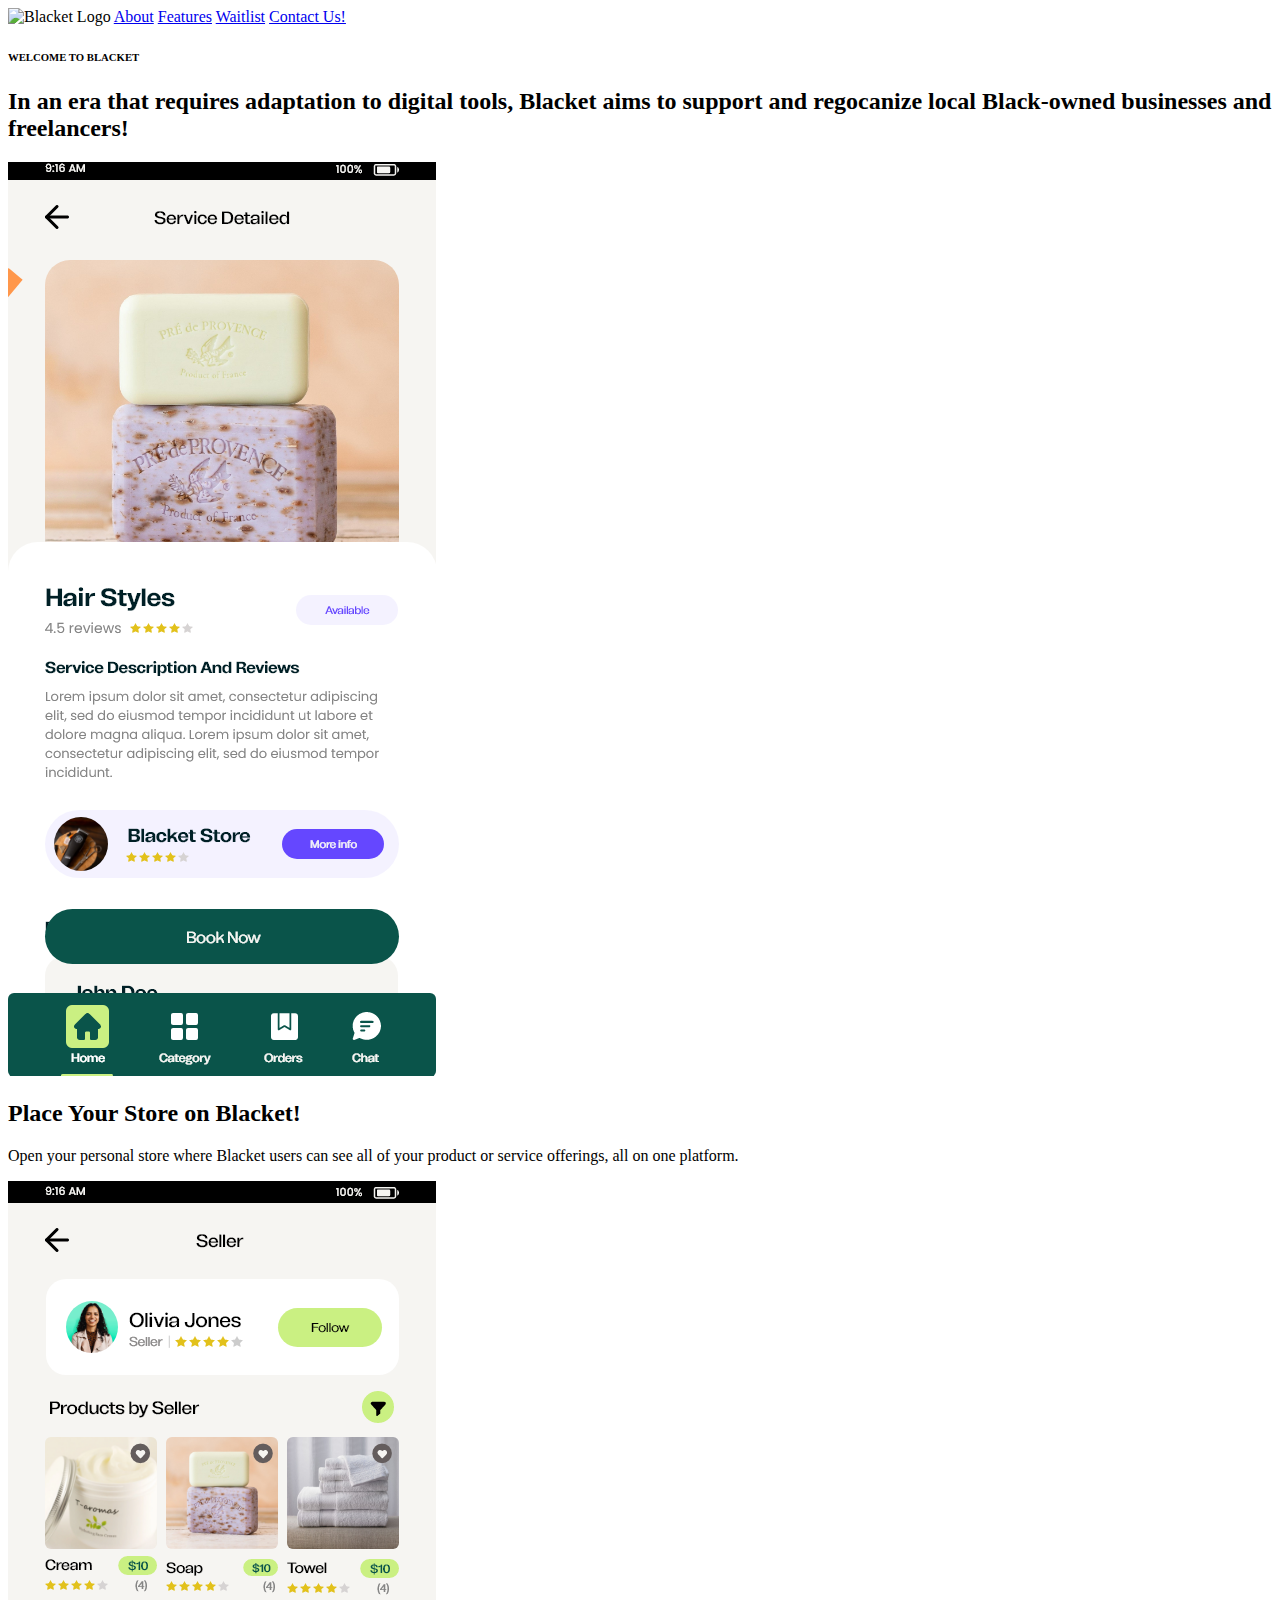
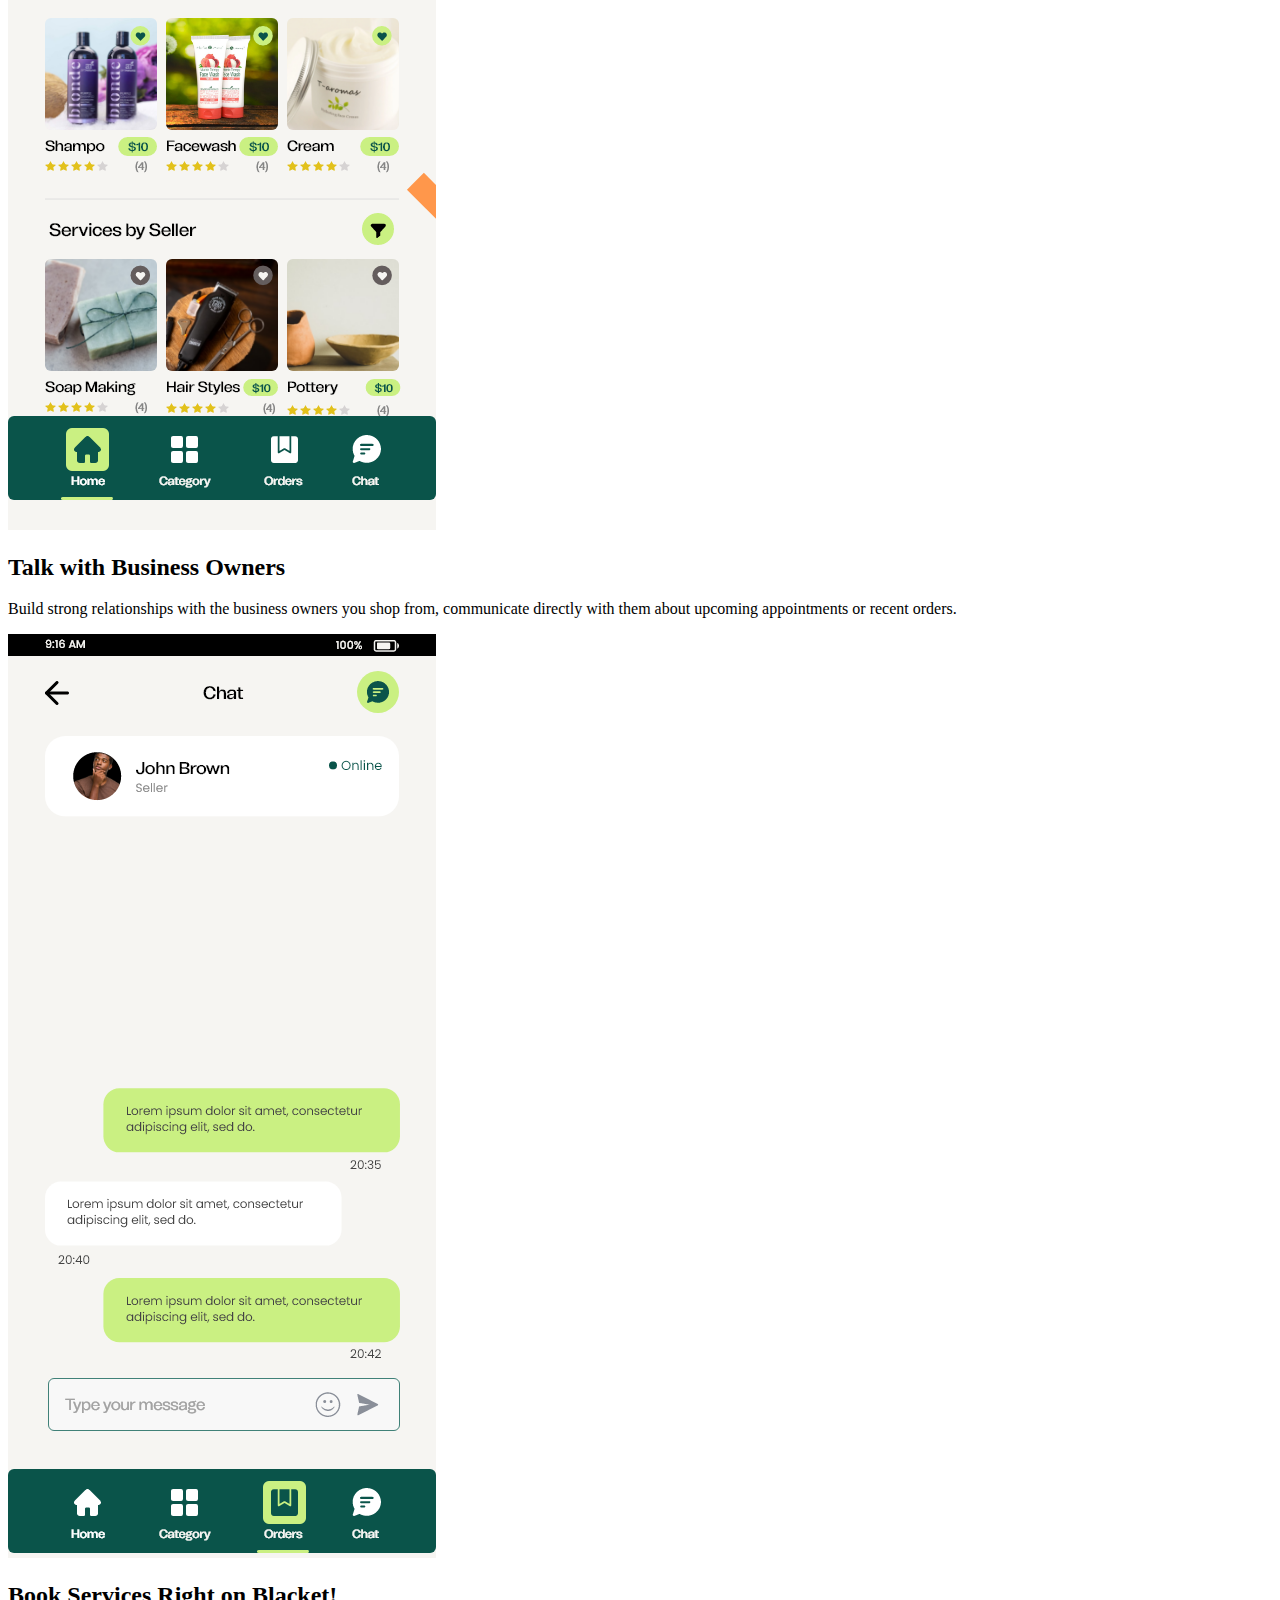
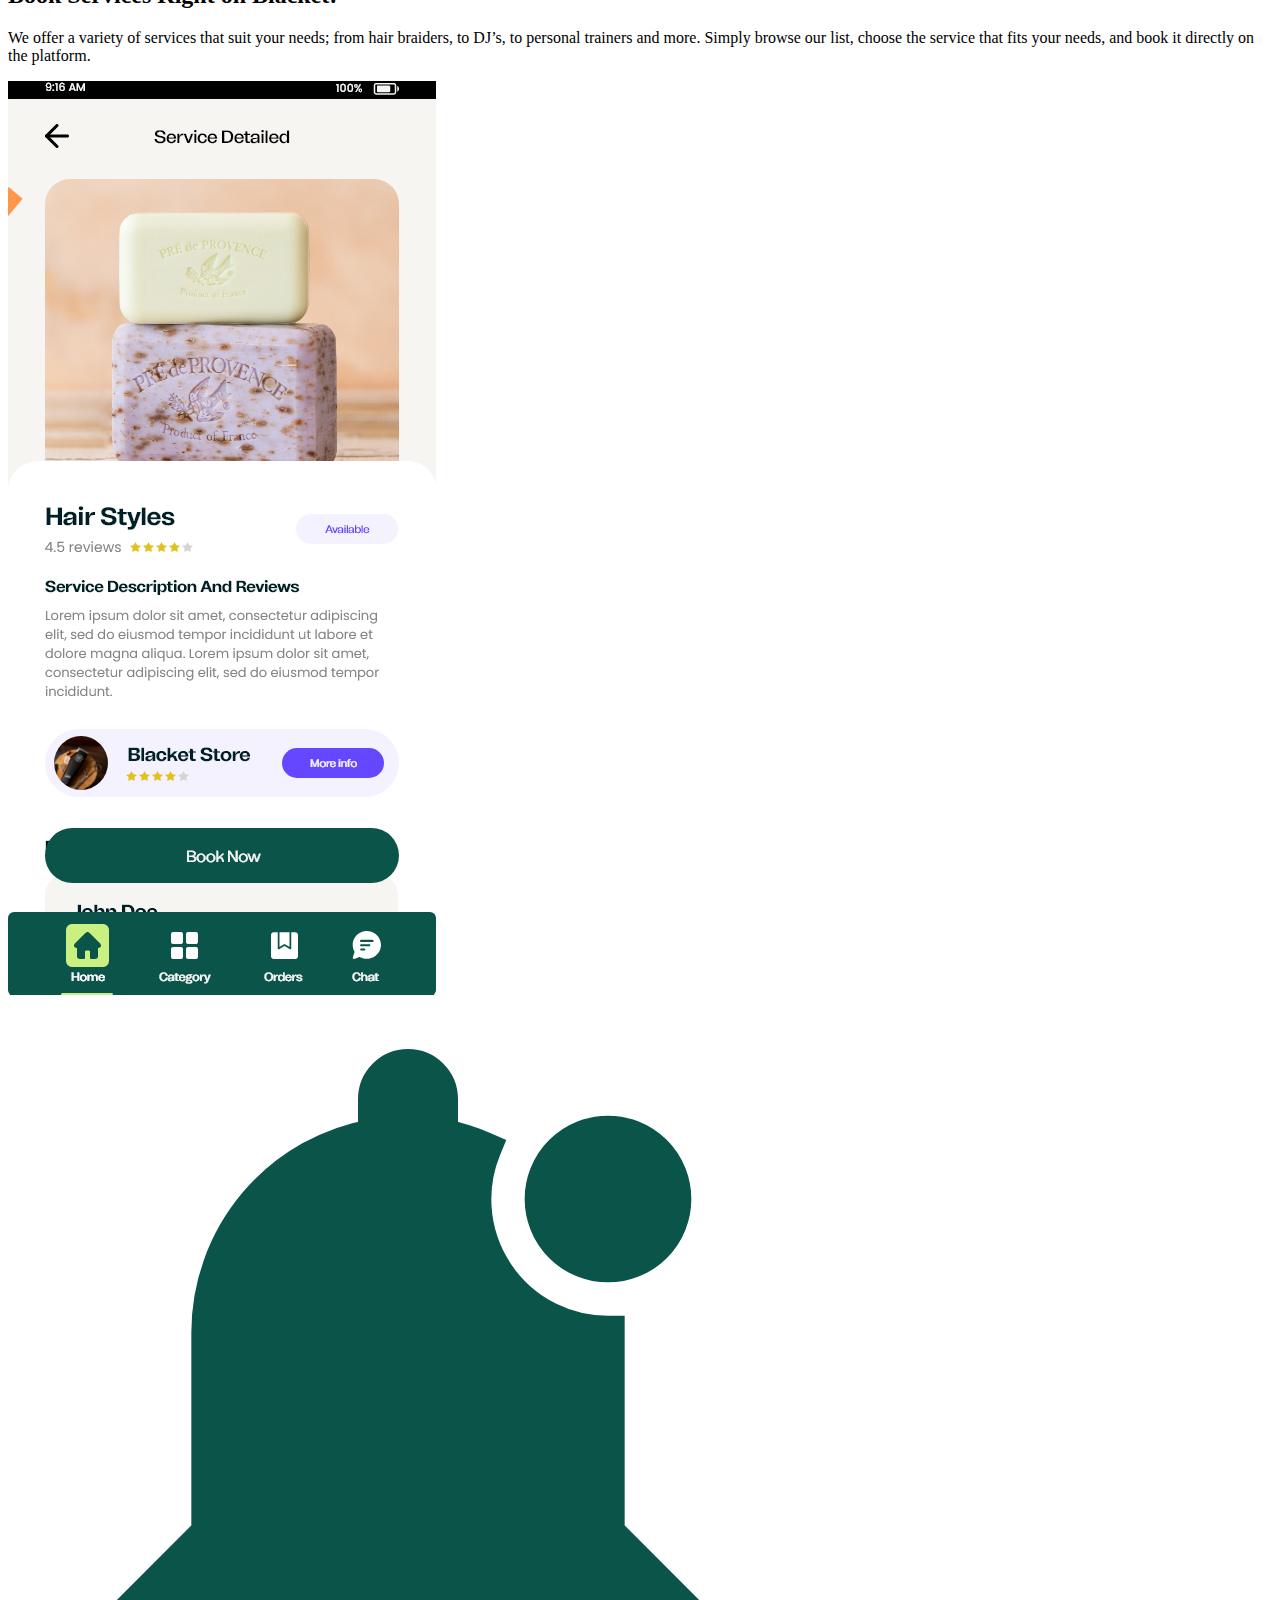
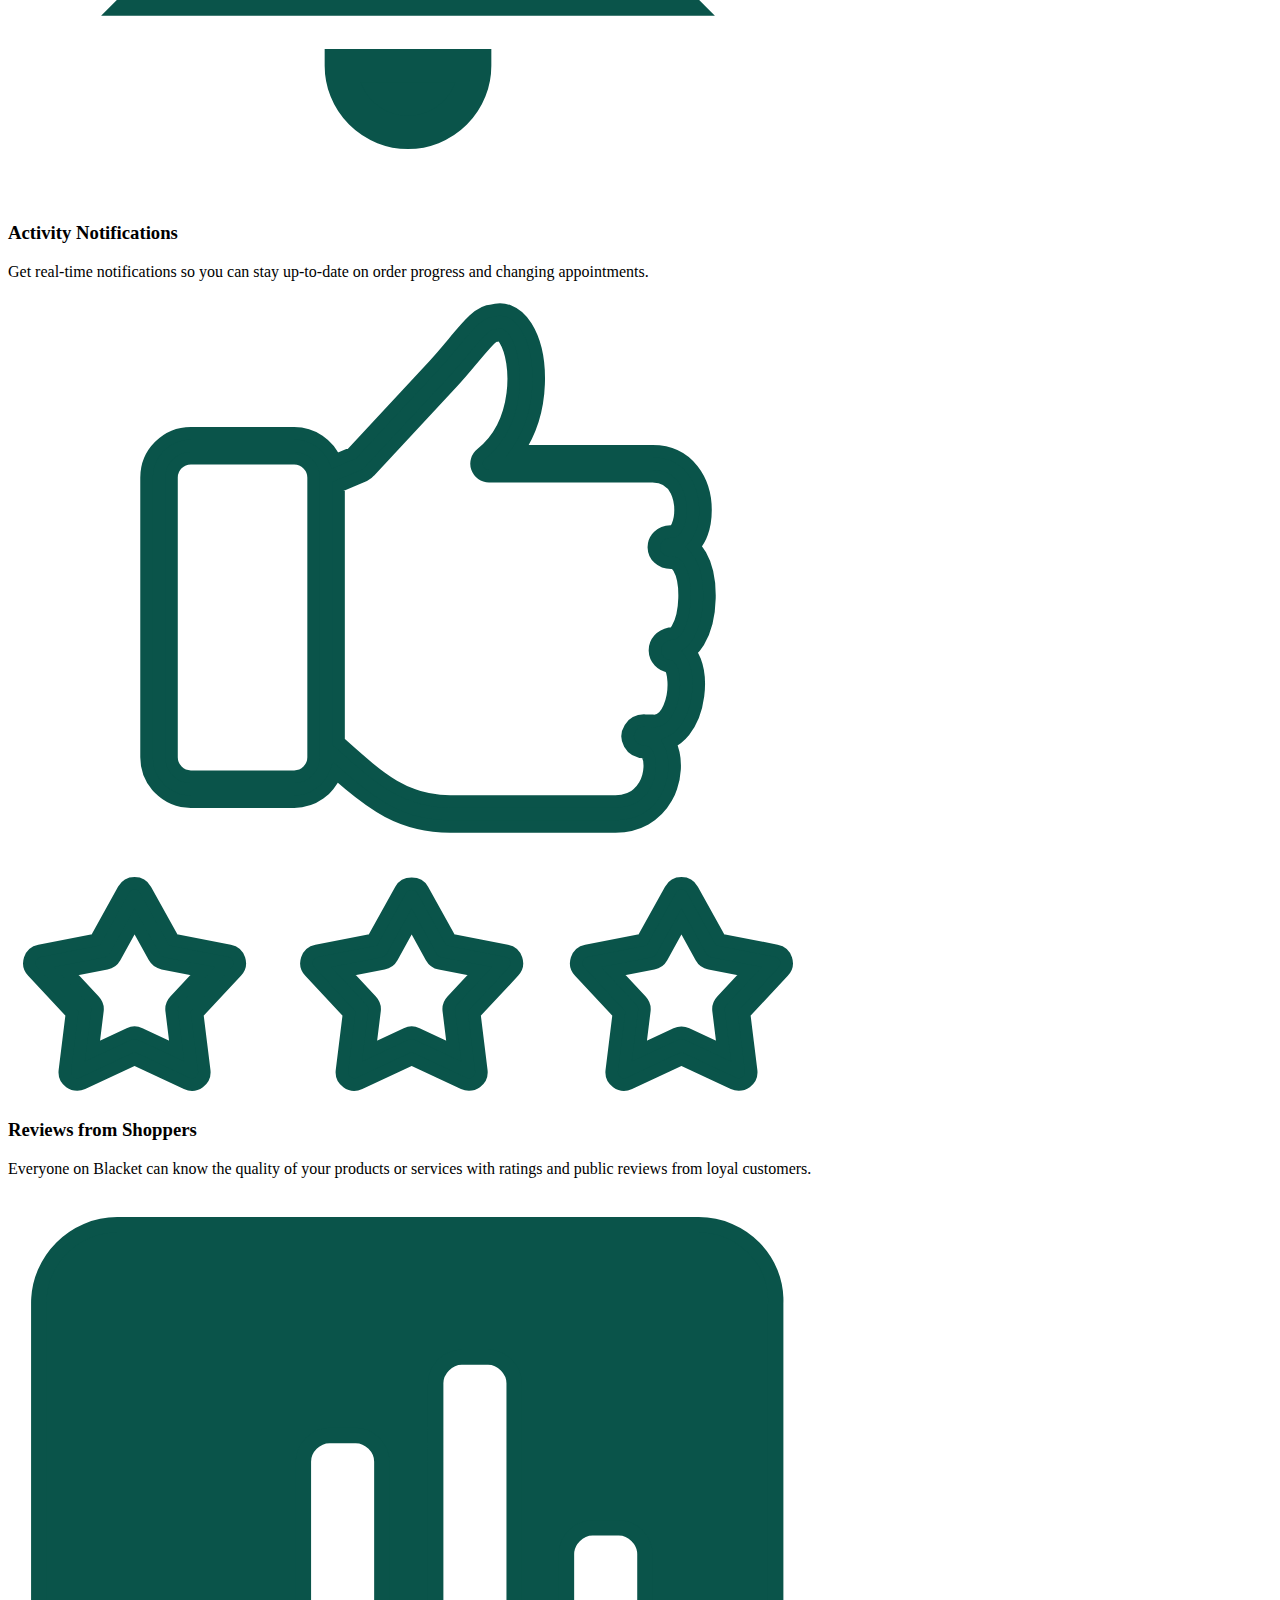
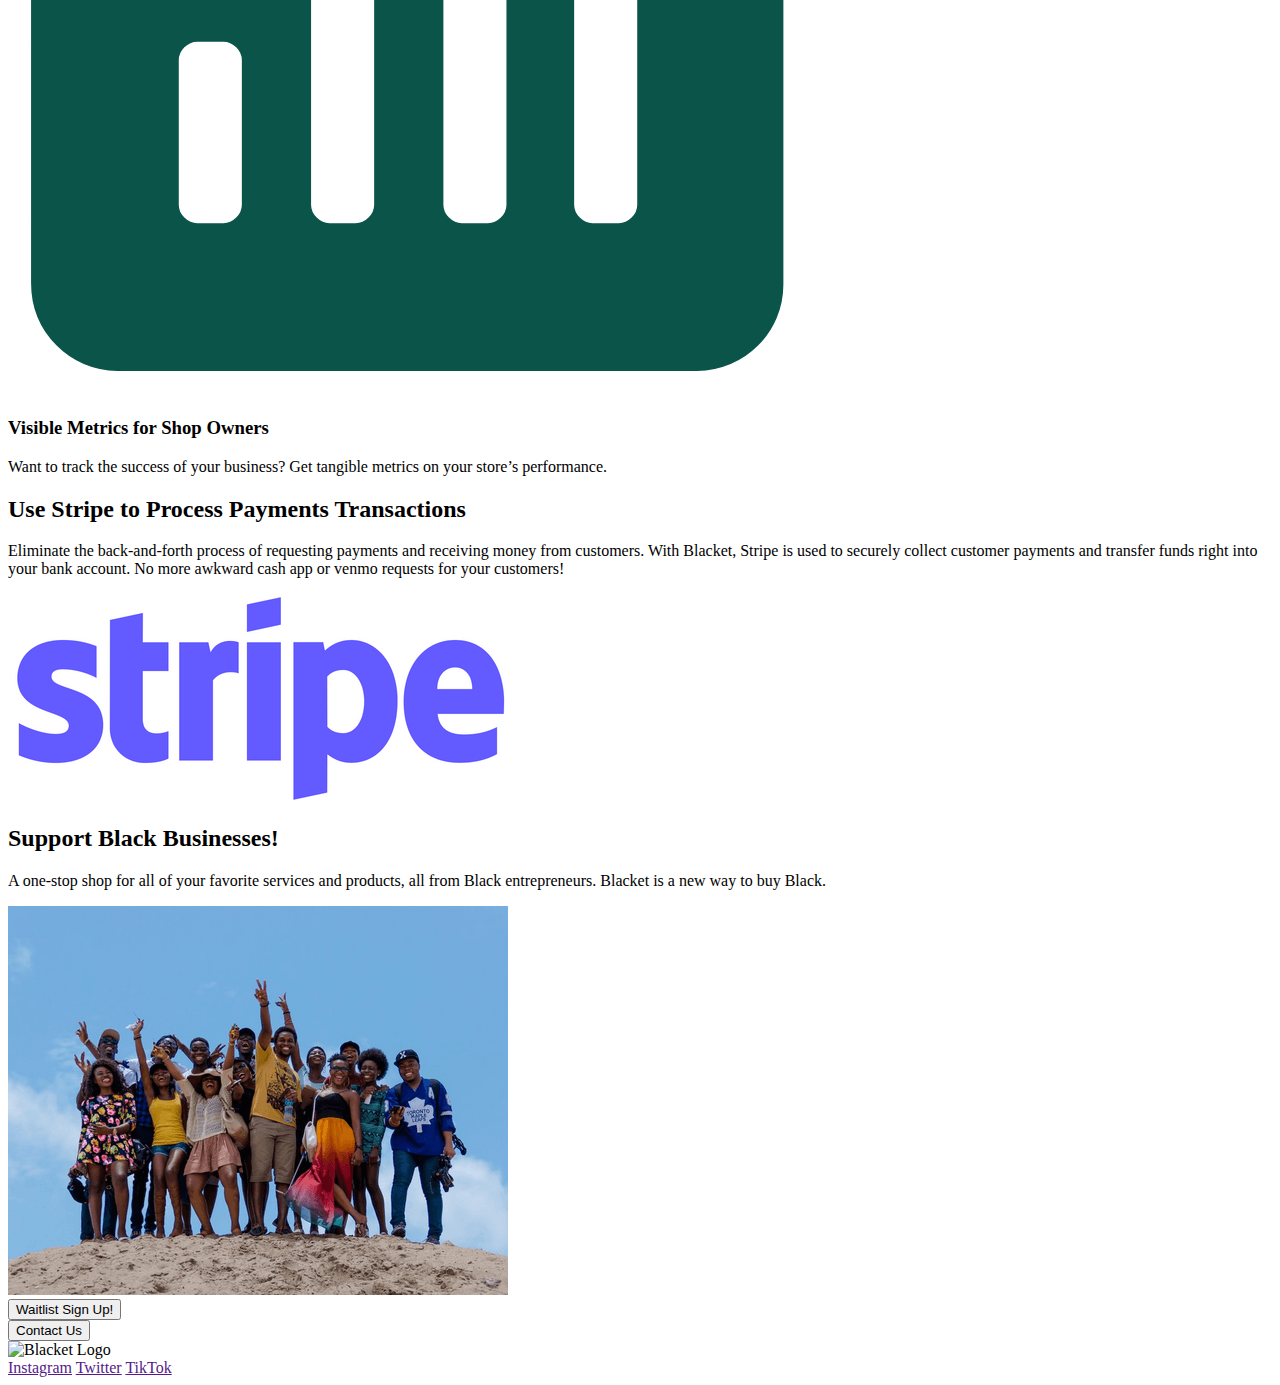
==== index.html @ 9d5590a1 "HTML is mostly done. Next is CSS" ====
<!DOCTYPE html>
<html lang="en-US">
    <head>
        <meta charset="utf-8" />
		<meta name="author" content="JTC" />
		<meta name="description" content="Landning page for Blacket, SEO blah blah blah"/>
		<title>Welcome to Blacket</title>
		<link rel="icon" href="images/smol-logo.png" type="image/x-icon" />
		<link rel="stylesheet" href="yeet.css" />
    </head>
    <body>
        <nav>
			<img id="top-logo" src="images/main-logo.svg" alt="Blacket Logo">
			<a href="#about">About</a>
			<a href="#features">Features</a>
			<a href="#waitlist">Waitlist</a>
			<a href="#contact">Contact Us!</a>
        </nav>
        <main>
			
			<div id="about">
				<h6>WELCOME TO BLACKET</h6>
				<h2>In an era that requires adaptation to digital tools, Blacket aims to support and regocanize local Black-owned businesses and freelancers!</h2>
				<img id="about-img" src="images/serv-det.png" alt="In-app depiction of a service's details">
			</div>
			<div id="features">
				<section id="sec-your-store">
					<h2>Place Your Store on Blacket!</h2>
					<p>Open your personal store where Blacket users can see all of your product or service offerings, all on one platform.</p>
					<img id="store-img" src="images/sel-pag.png" alt="In-app depiction of a shop page">
				</section>
				<section id="sec-talk-owners">
					<h2>Talk with Business Owners</h2>
					<p>Build strong relationships with the business owners you shop from, communicate directly with them about upcoming appointments or recent orders.</p>
					<img id="chat-img" src="images/own-chat.png" alt="In-app depiction of chat with a shop owner">
				</section>
				<section id="sec-book-serv">
					<h2>Book Services Right on Blacket!</h2>
					<p>We offer a variety of services that suit your needs; from hair braiders, to DJ’s, to personal trainers and more. Simply browse our list, choose the service that fits your needs, and book it directly on the platform.</p>
					<img id="serv-img" src="images/serv-det.png" alt="In-app depiction of a service's details">
				</section>
				<section id="sec-short-feat">
					<img id="ft-1-img" src="images/notif-bell-1.svg" alt="Notification bell icon">
					<h3>Activity Notifications</h3>
					<p>Get real-time notifications so you can stay up-to-date on order progress and changing appointments.</p>
					<img id="ft-2-img" src="images/rev-thumb.svg" alt="Thumbs-up review icon">
					<h3>Reviews from Shoppers</h3>
					<p>Everyone on Blacket can know the quality of your products or services with ratings and public reviews from loyal customers.</p>
					<img id="ft-3-img" src="images/green-graph.svg" alt="Normal graph icon">
					<h3>Visible Metrics for Shop Owners</h3>
					<p>Want to track the success of your business? Get tangible metrics on your store’s performance.</p>
				</section>
				<section id="sec-stripe-pay">
					<h2>Use Stripe to Process Payments Transactions</h2>
					<p>Eliminate the back-and-forth process of requesting payments and receiving money from customers. With Blacket, Stripe is used to securely collect customer payments and transfer funds right into your bank account. No more awkward cash app or venmo requests for your customers!</p>
					<img id="stripe-img" src="images/stripe.png" alt="Stripe &trademark logo">
				</section>
				<section id="sec-supp-bb">
					<h2>Support Black Businesses!</h2>
					<p>A one-stop shop for all of your favorite services and products, all from Black entrepreneurs. Blacket is a new way to buy Black.</p>
					<img id="blk-peeps-img" src="images/happy-peeps.png" alt="Group of Black people smiling over a drop-off">
				</section>
			</div>
			<div id="waitlist">
				<button type="button">Waitlist Sign Up!</button>
			</div>
			<div id="contact">
				<button type="button">Contact Us</button>
			</div>
        </main>
        <footer>
			<img id="bot-logo" src="images/smol-logo.png" alt="Blacket Logo"><br />
			<a href="">Instagram</a> <a href="">Twitter</a> <a href="">TikTok</a>
        </footer>
    </body>
</html>
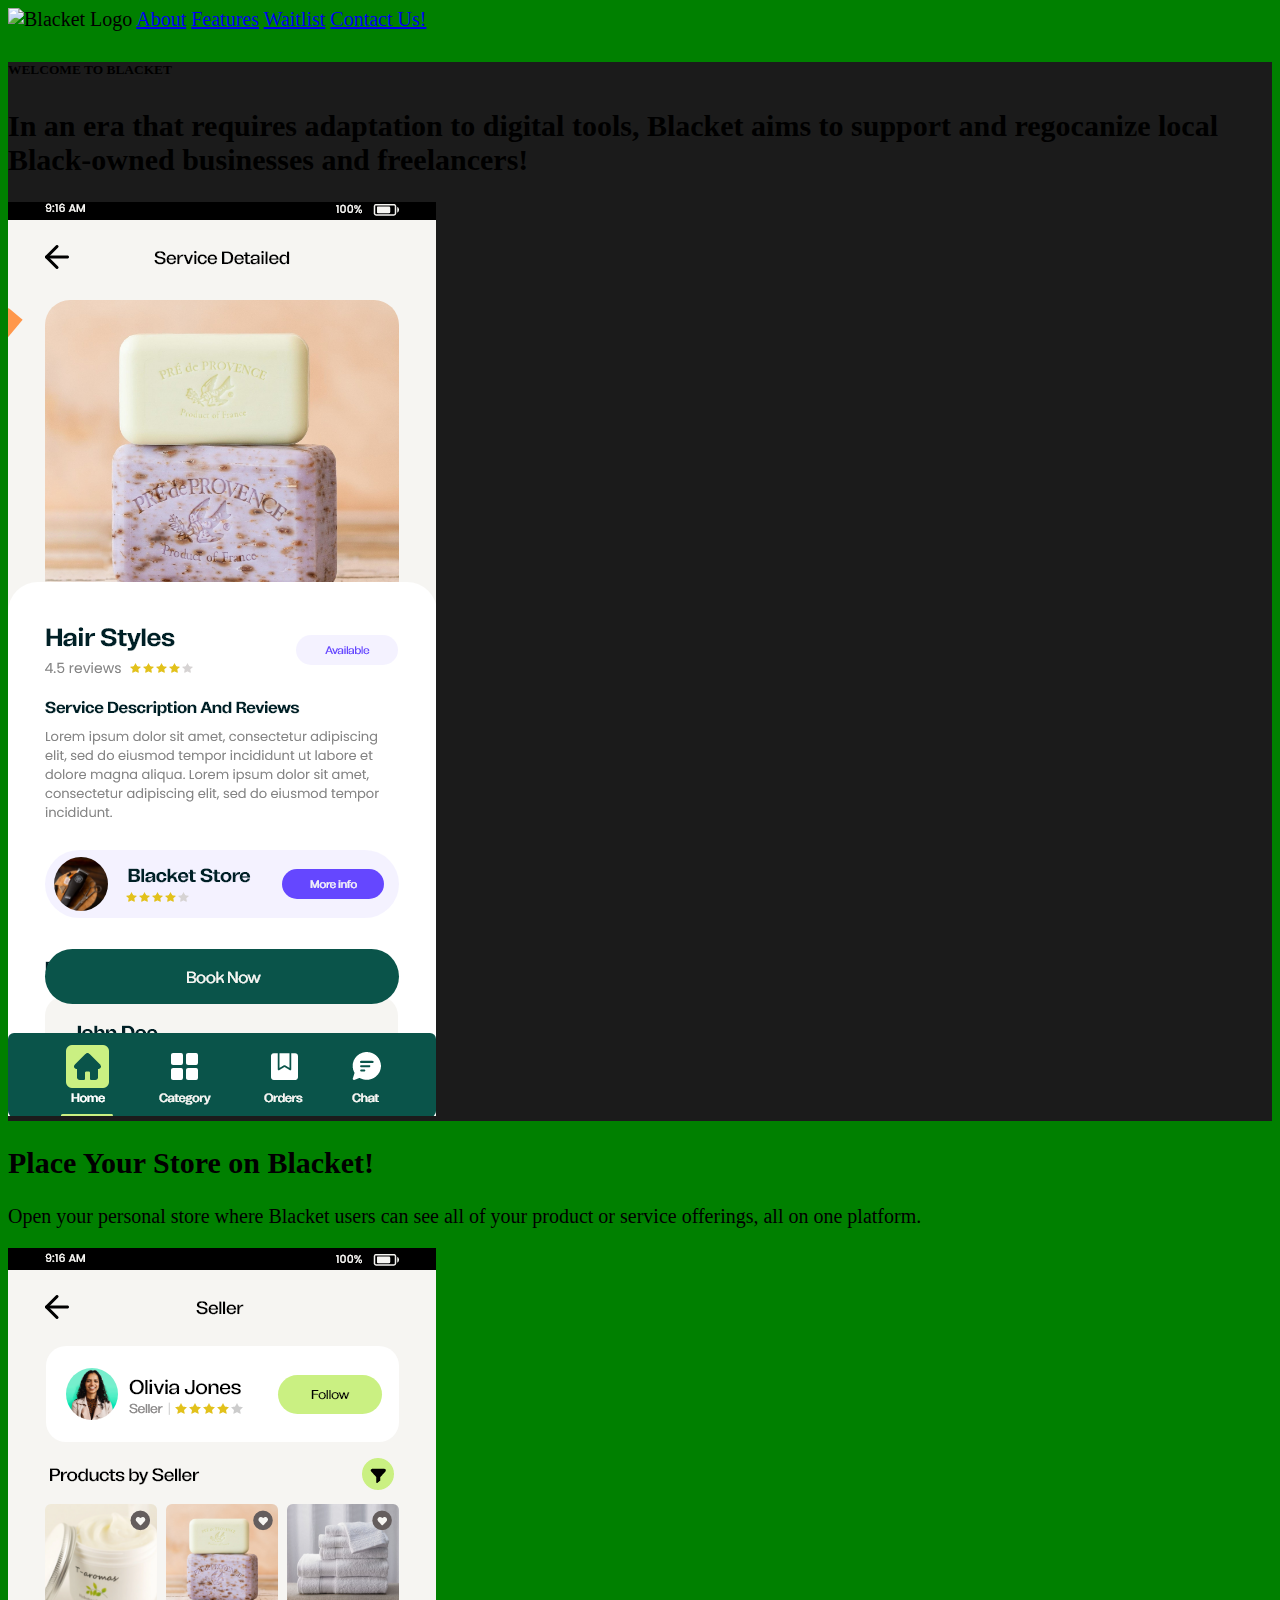
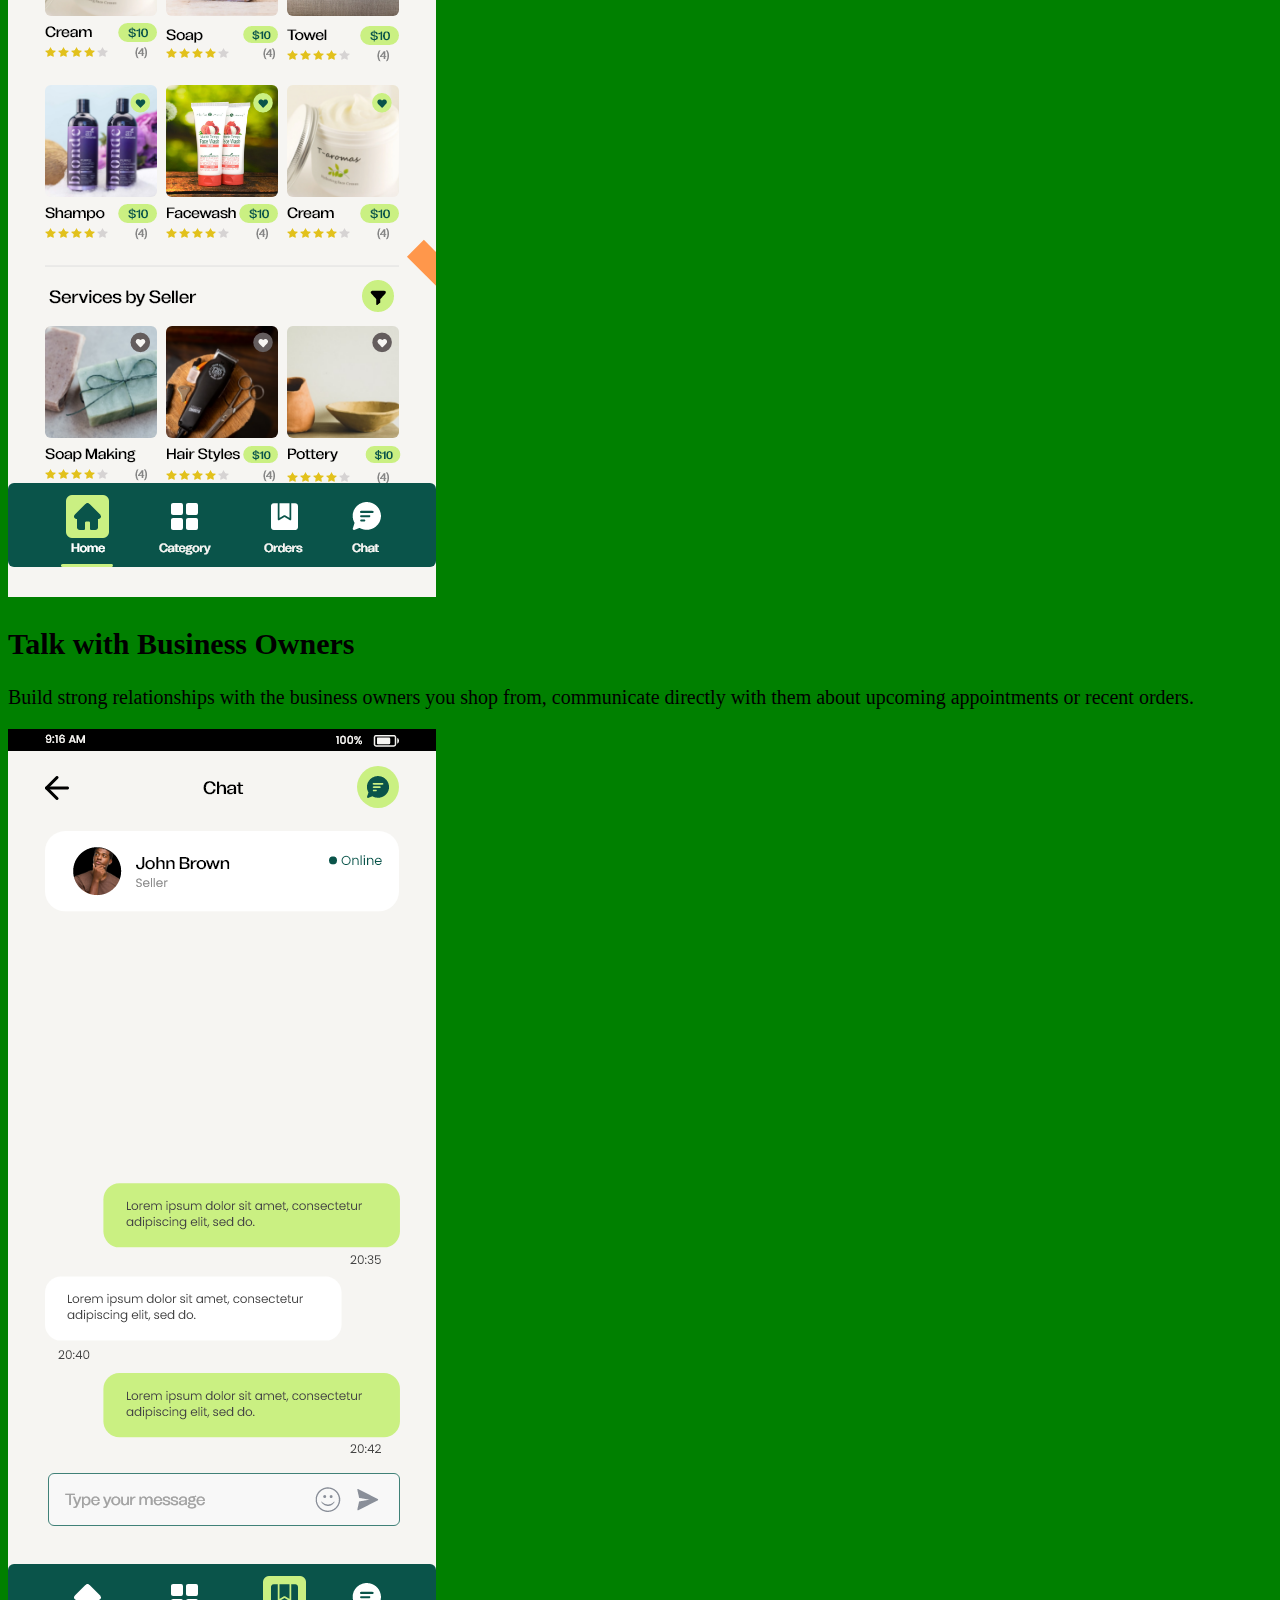
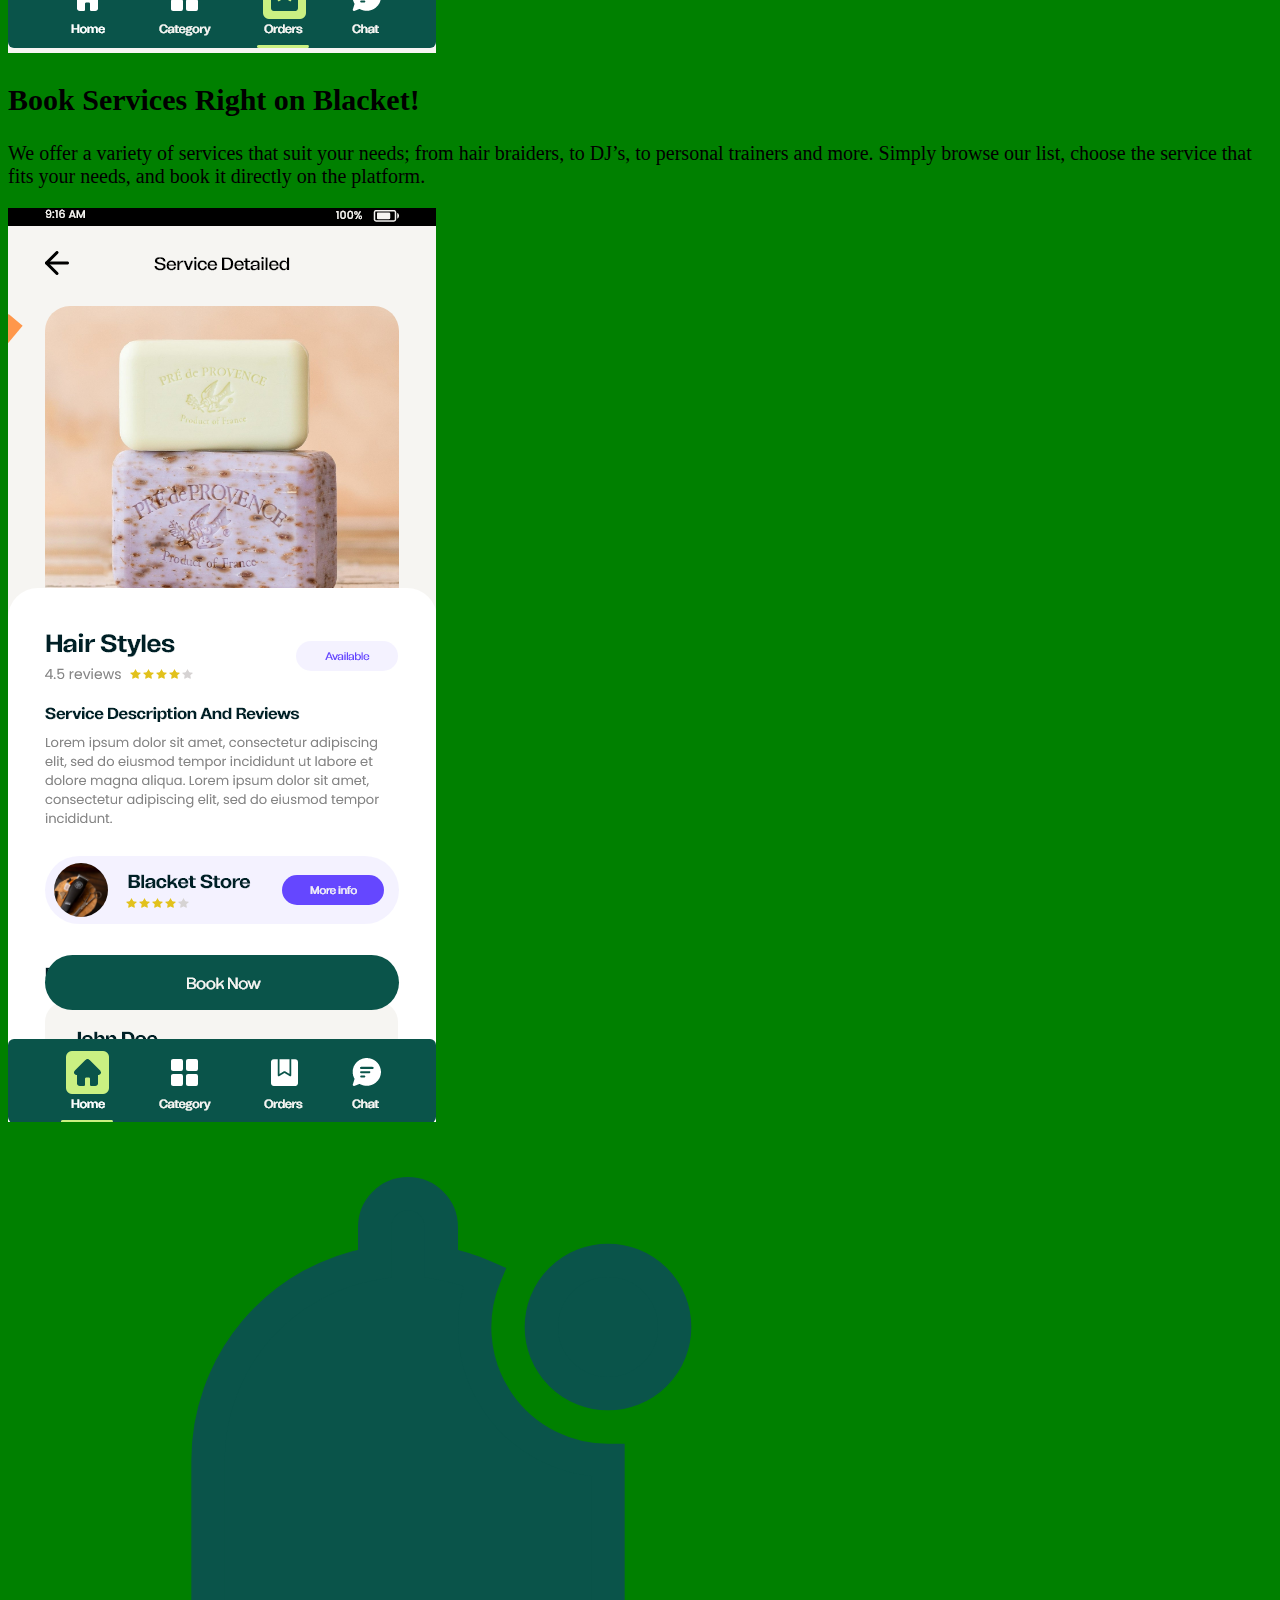
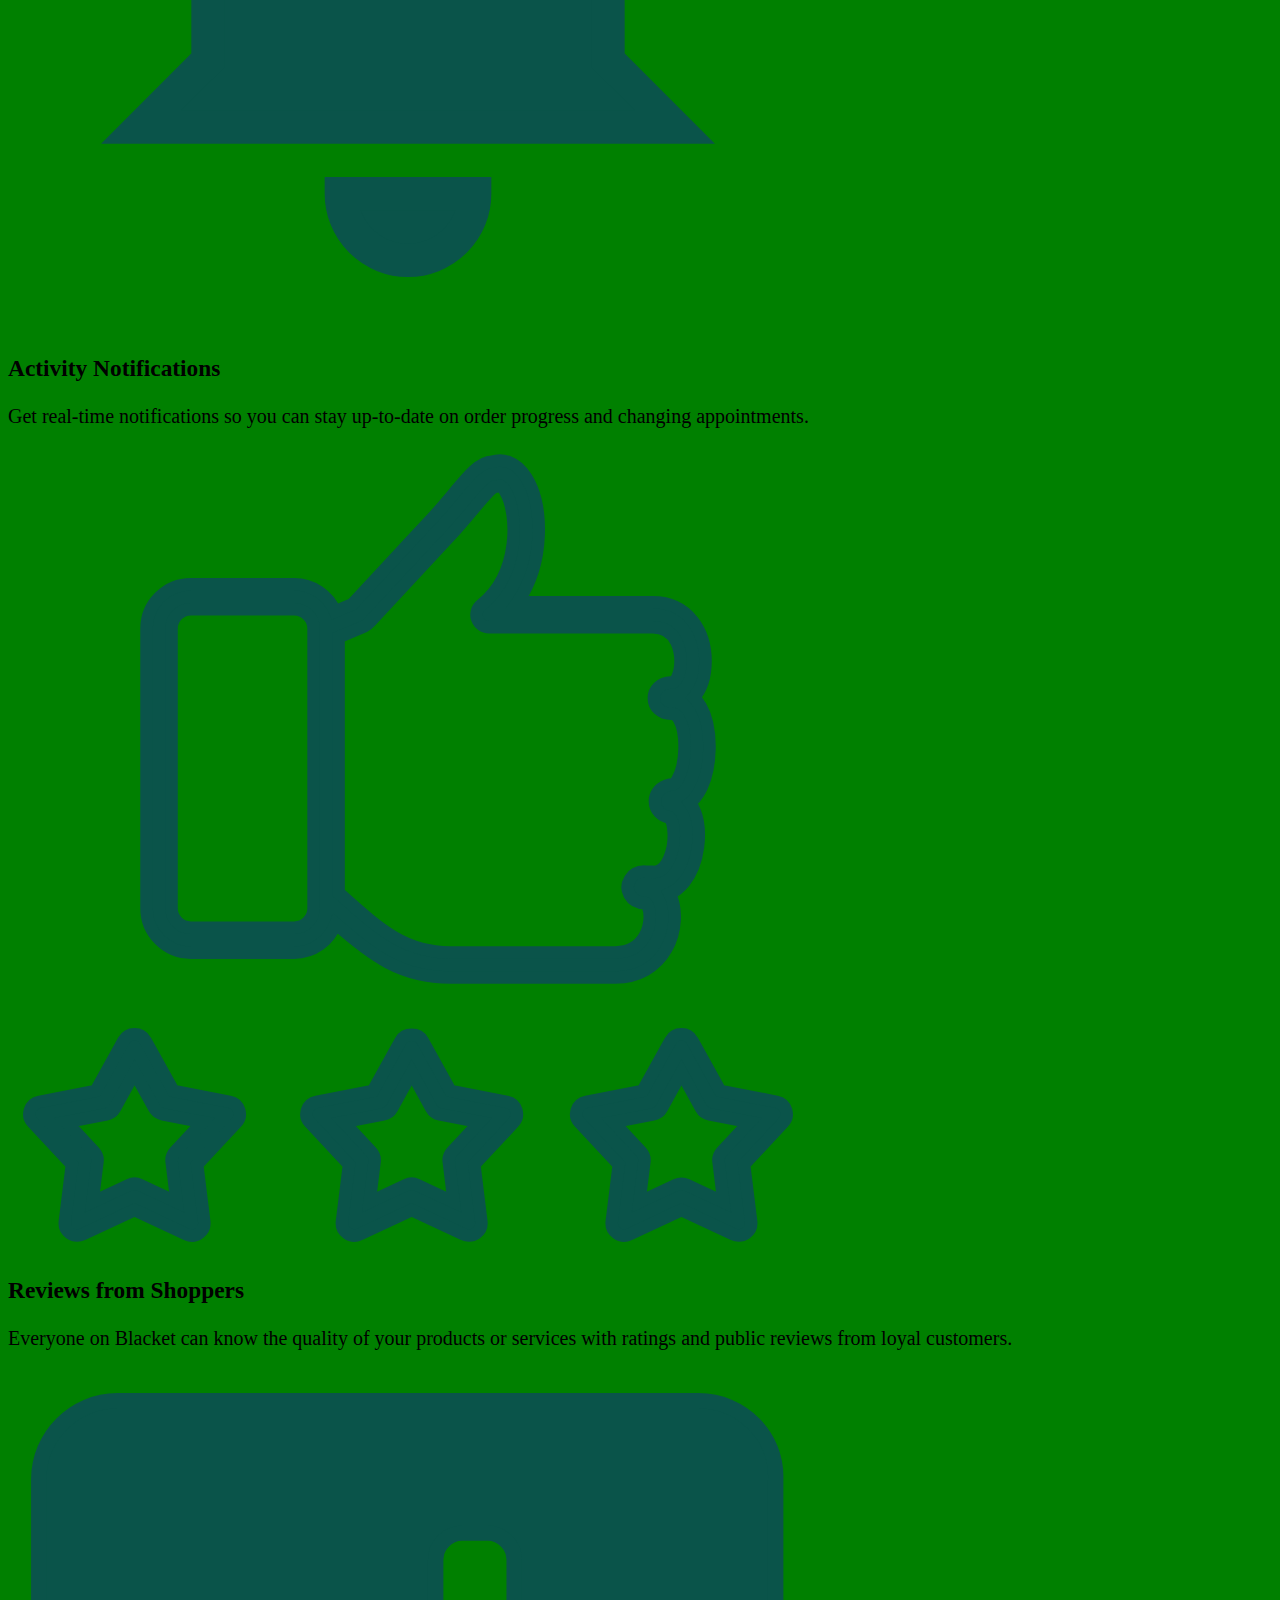
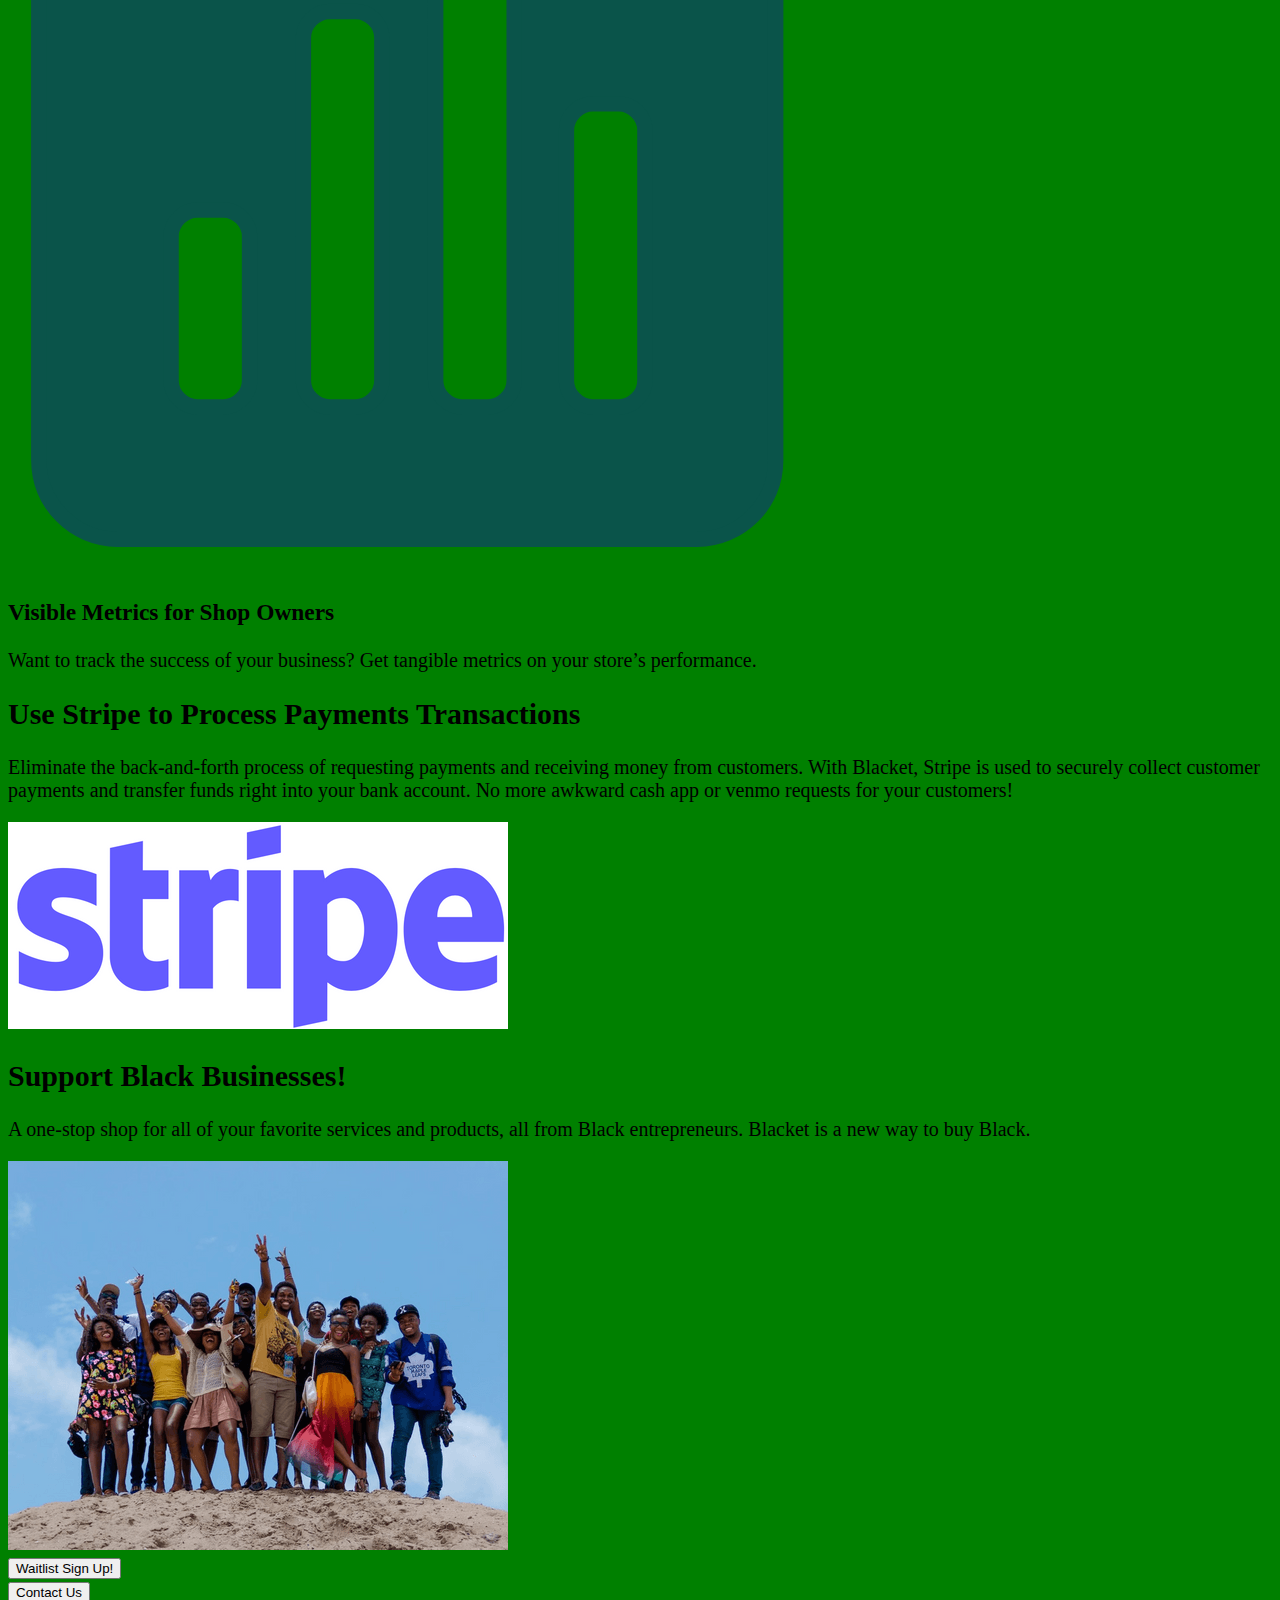
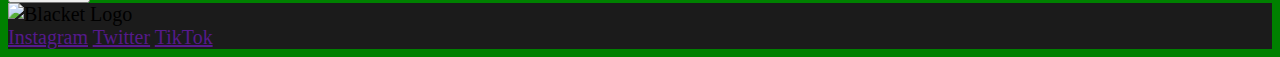
==== commit 1672a4cf: "Started playing with css" ====
--- a/index.html
+++ b/index.html
@@ -17,8 +17,7 @@
 			<a href="#contact">Contact Us!</a>
         </nav>
         <main>
-			
-			<div id="about">
+			<div id="about" class="about">
 				<h6>WELCOME TO BLACKET</h6>
 				<h2>In an era that requires adaptation to digital tools, Blacket aims to support and regocanize local Black-owned businesses and freelancers!</h2>
 				<img id="about-img" src="images/serv-det.png" alt="In-app depiction of a service's details">
--- a/yeet.css
+++ b/yeet.css
@@ -0,0 +1,22 @@
+html {
+  background-color: green;
+  font-size: 20px;
+}
+
+#about {
+  background-color: #1b1b1b;
+}
+
+footer {
+  background-color: #1b1b1b
+}
+
+ul {
+  background: red;
+  padding: 10px;
+  border: 1px solid black;
+}
+
+li {
+  margin-left: 20px;
+}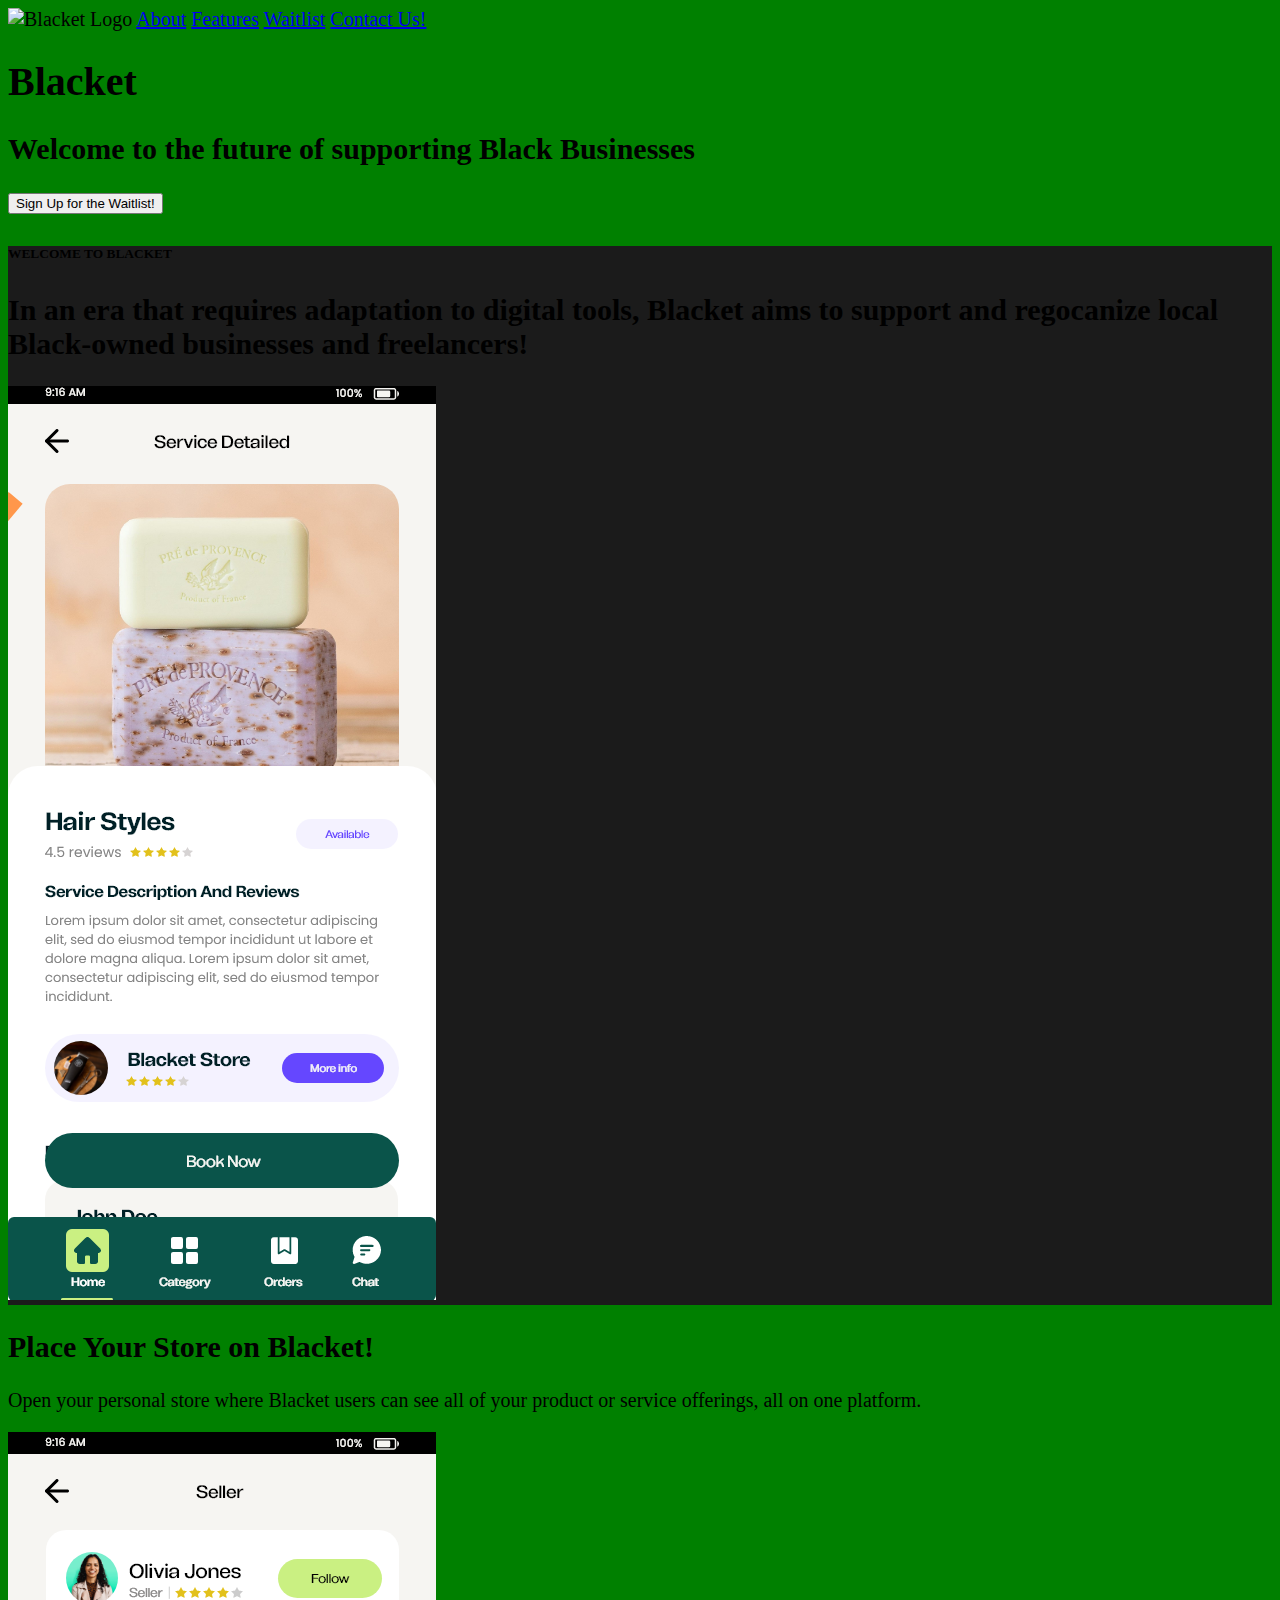
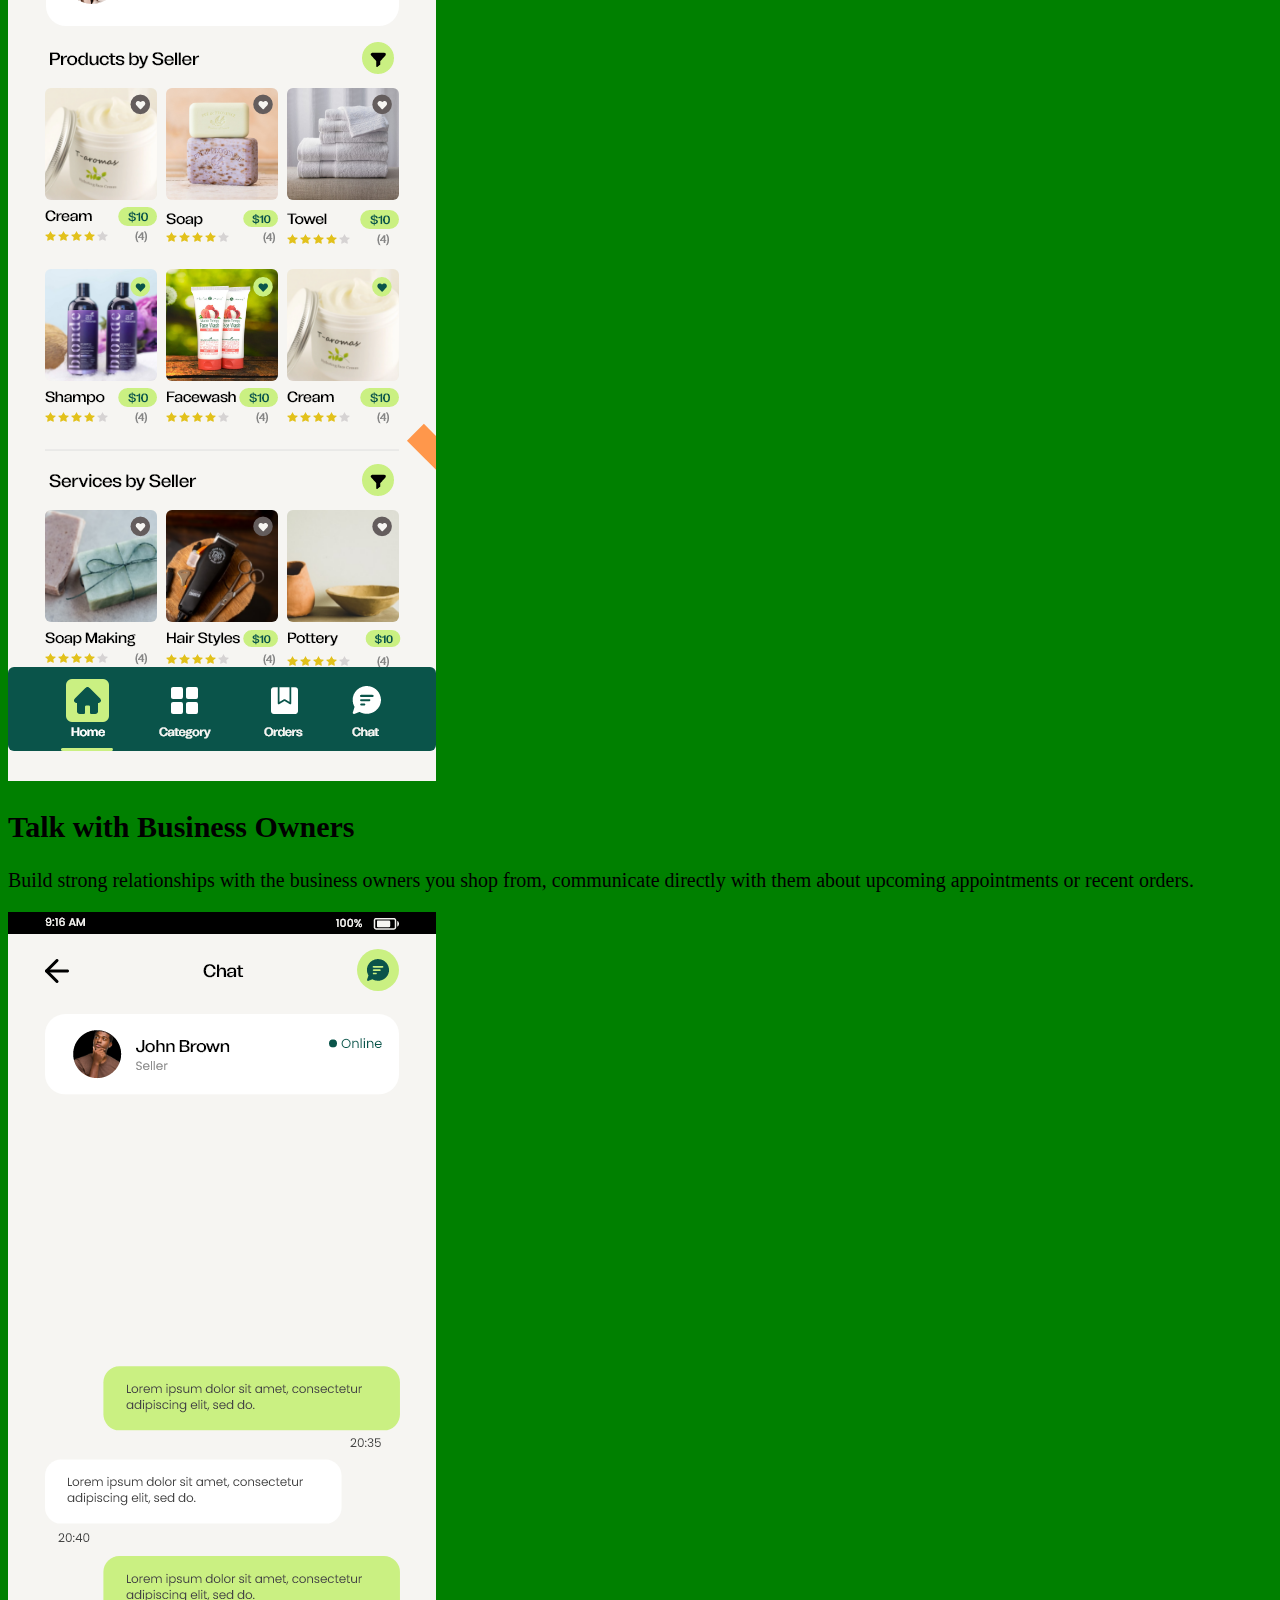
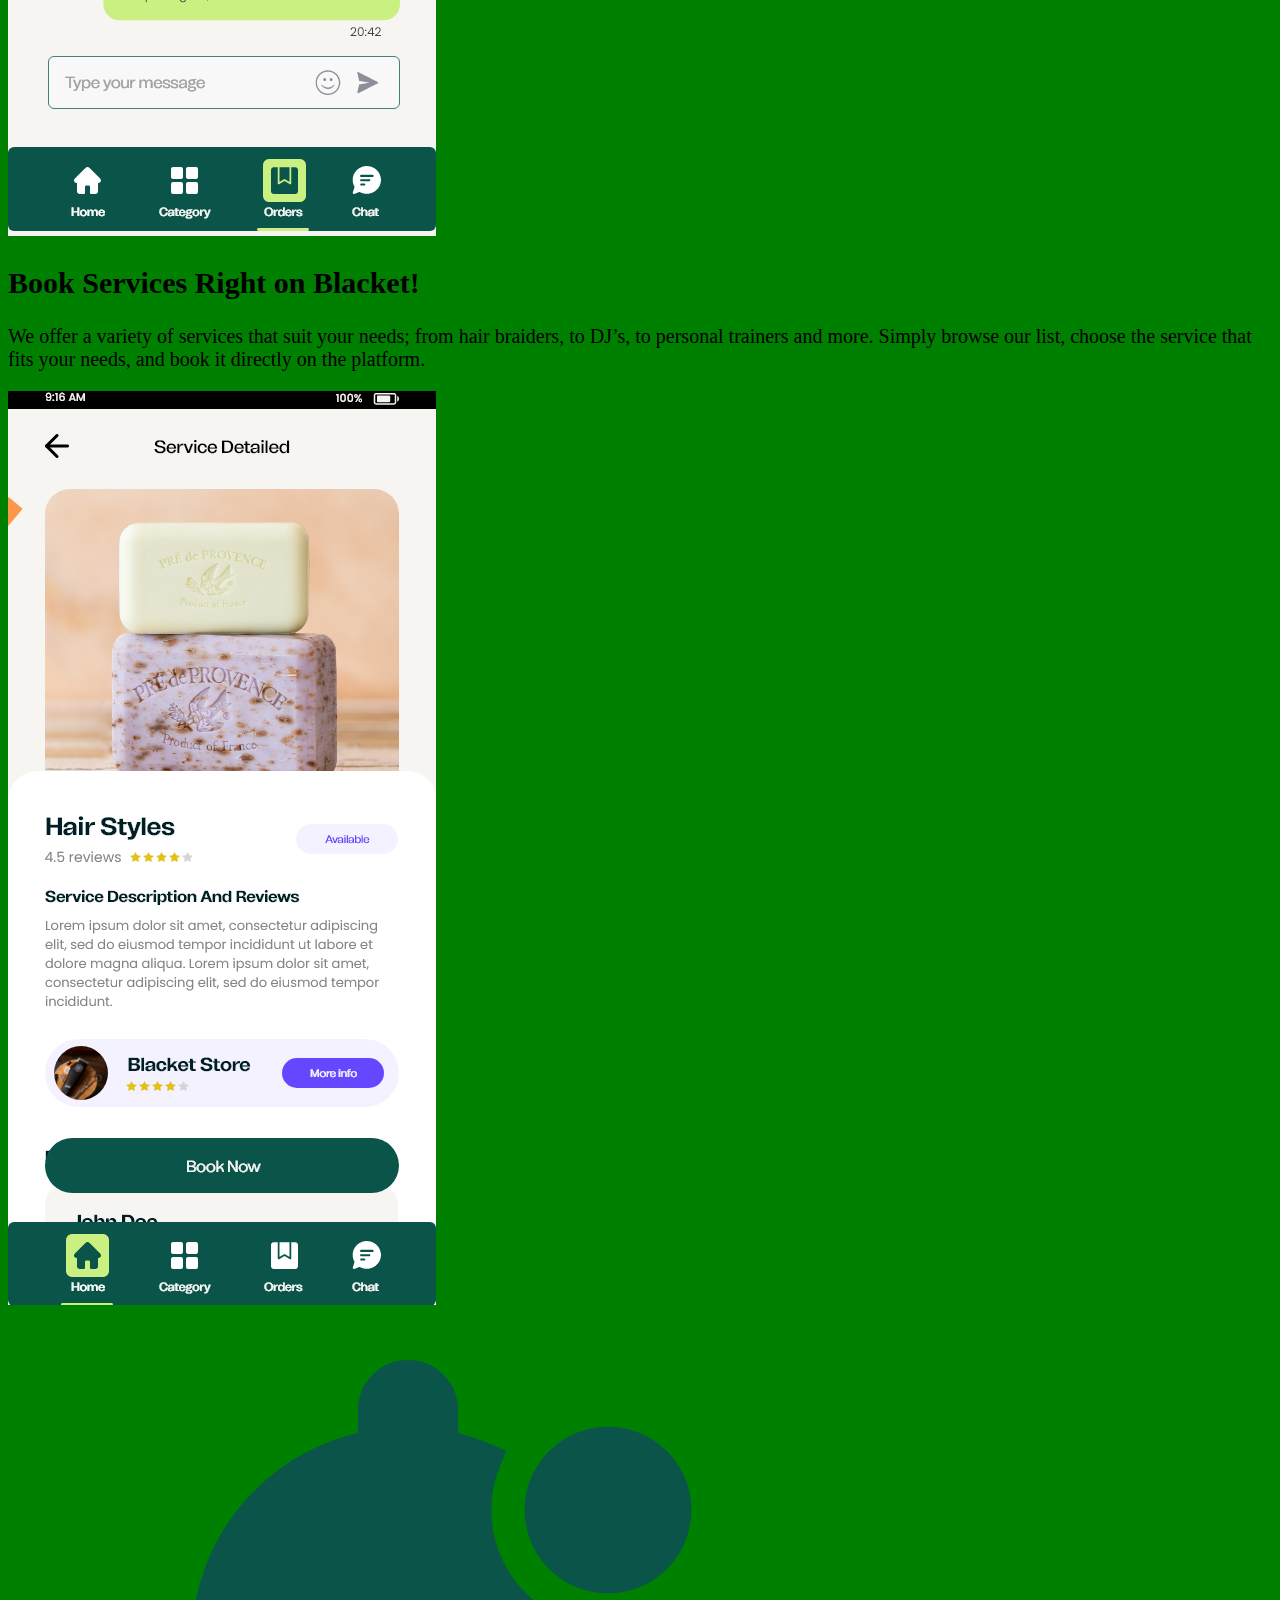
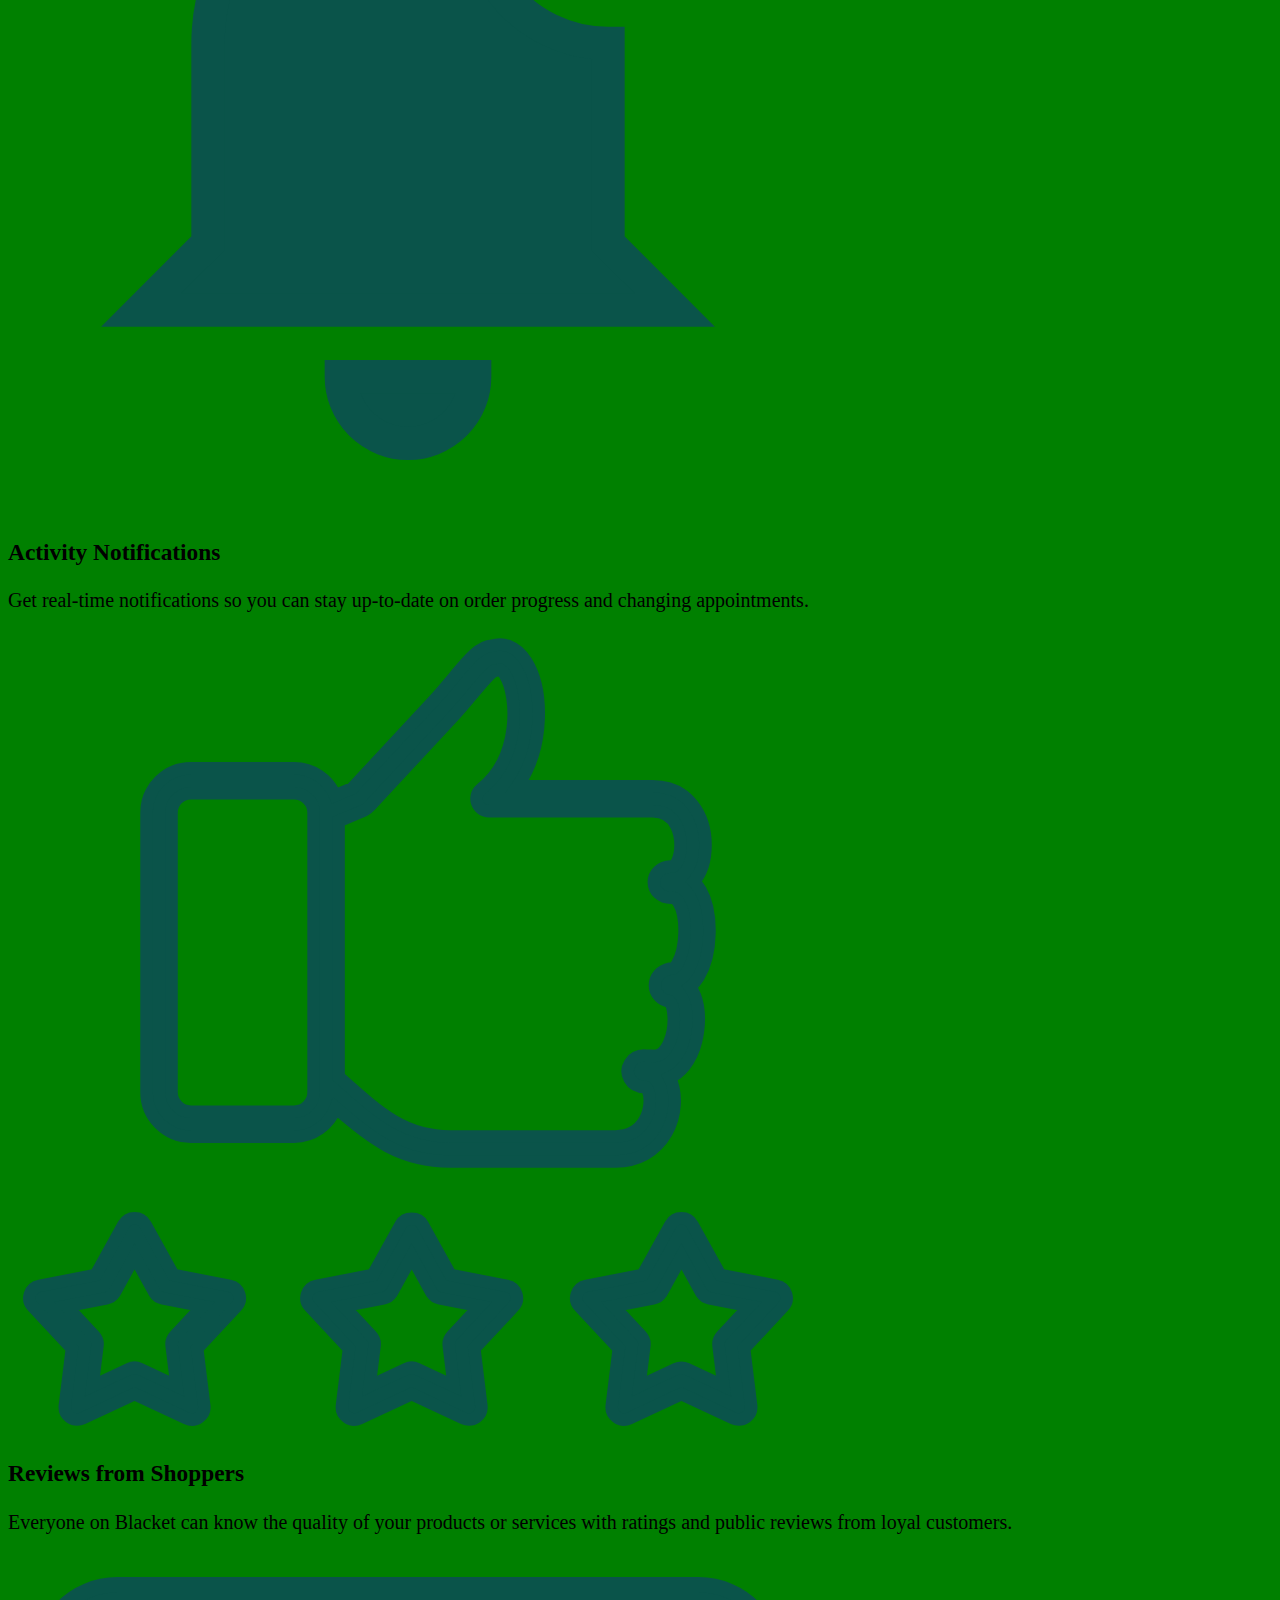
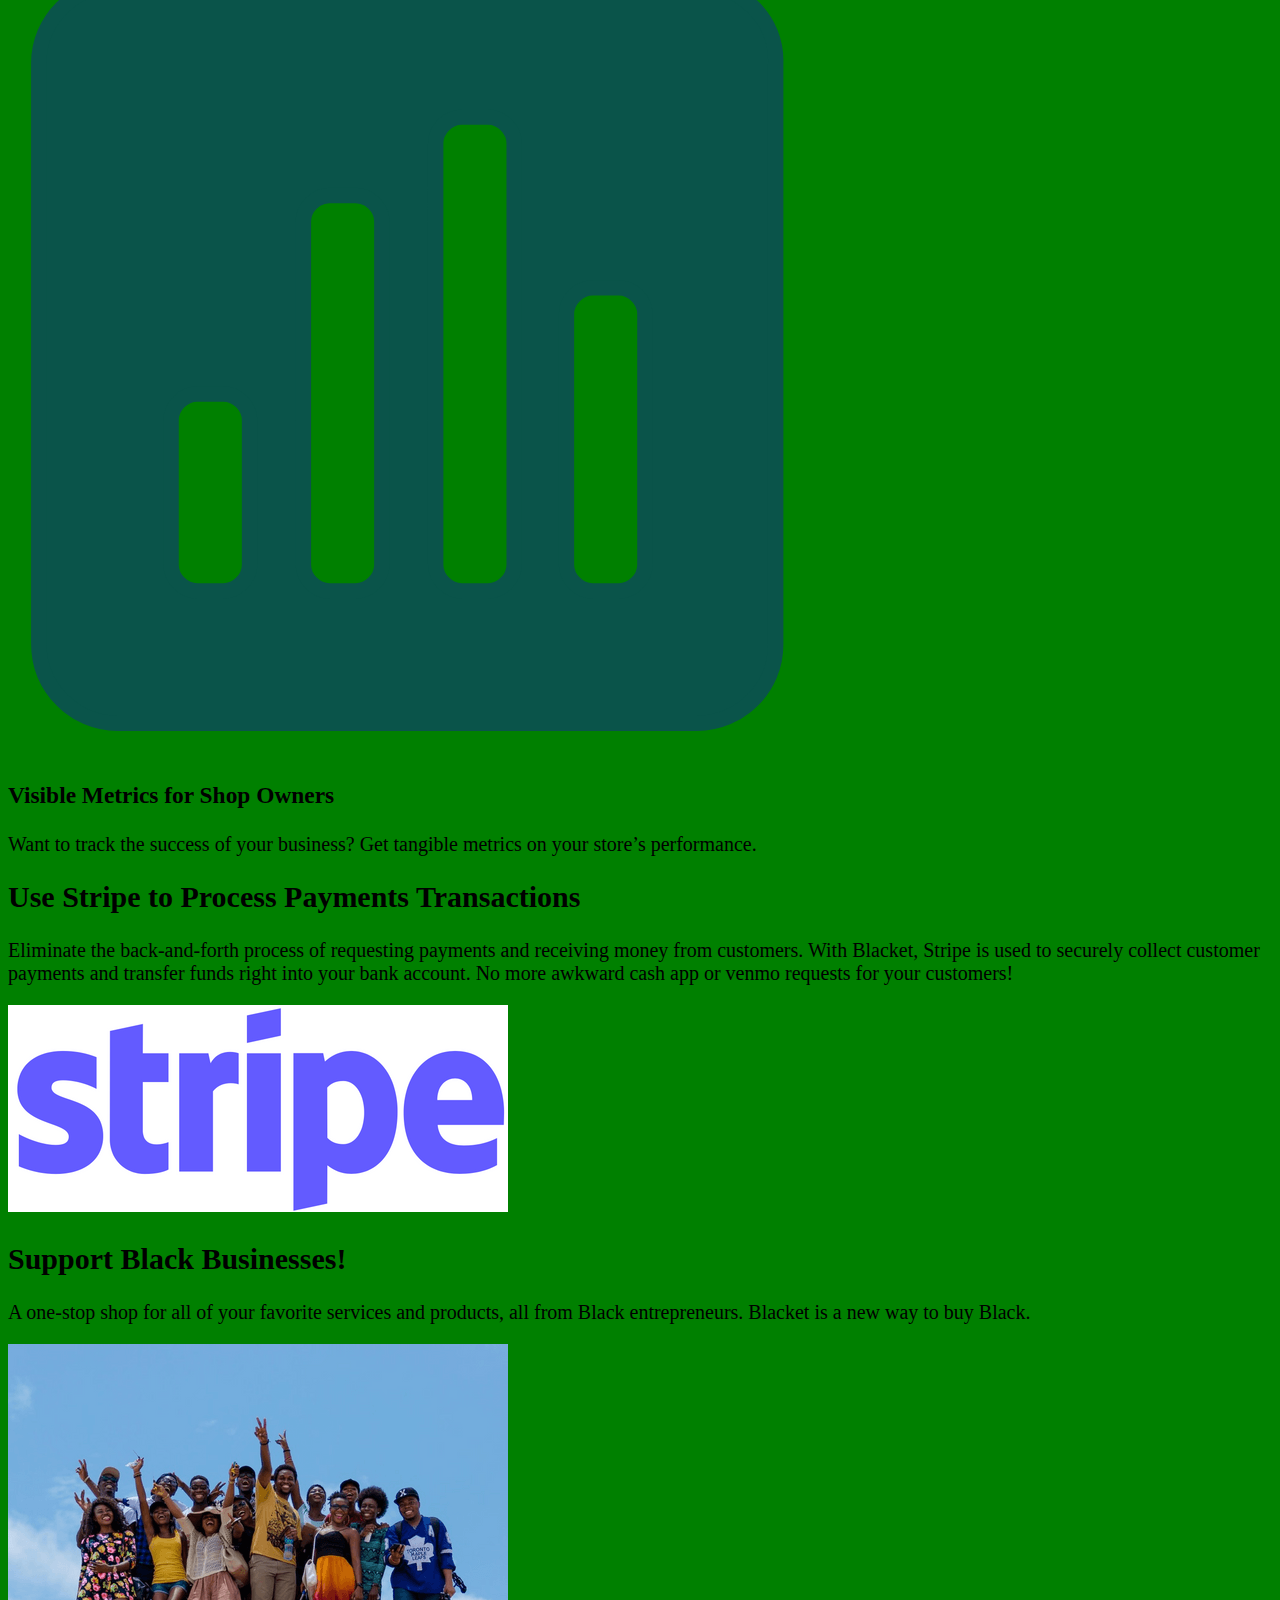
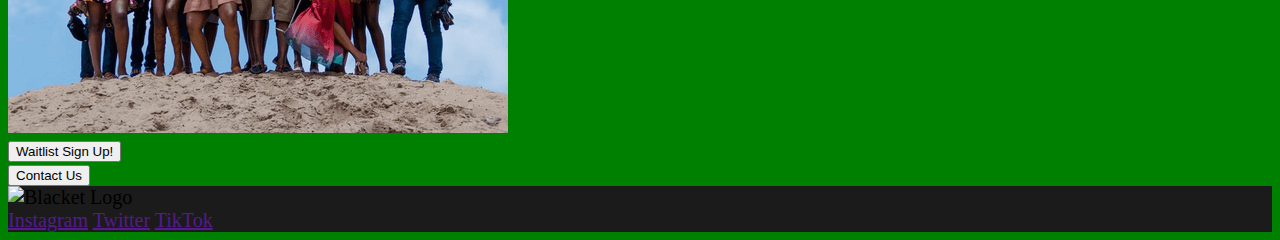
==== commit 0800f989: "minor html addition" ====
--- a/index.html
+++ b/index.html
@@ -17,6 +17,11 @@
 			<a href="#contact">Contact Us!</a>
         </nav>
         <main>
+			<div id="greeter" class="greeter">
+				<h1>Blacket</h1>
+				<h2>Welcome to the future of supporting Black Businesses</h2>
+				<button type="button">Sign Up for the Waitlist!</button>
+			</div>
 			<div id="about" class="about">
 				<h6>WELCOME TO BLACKET</h6>
 				<h2>In an era that requires adaptation to digital tools, Blacket aims to support and regocanize local Black-owned businesses and freelancers!</h2>
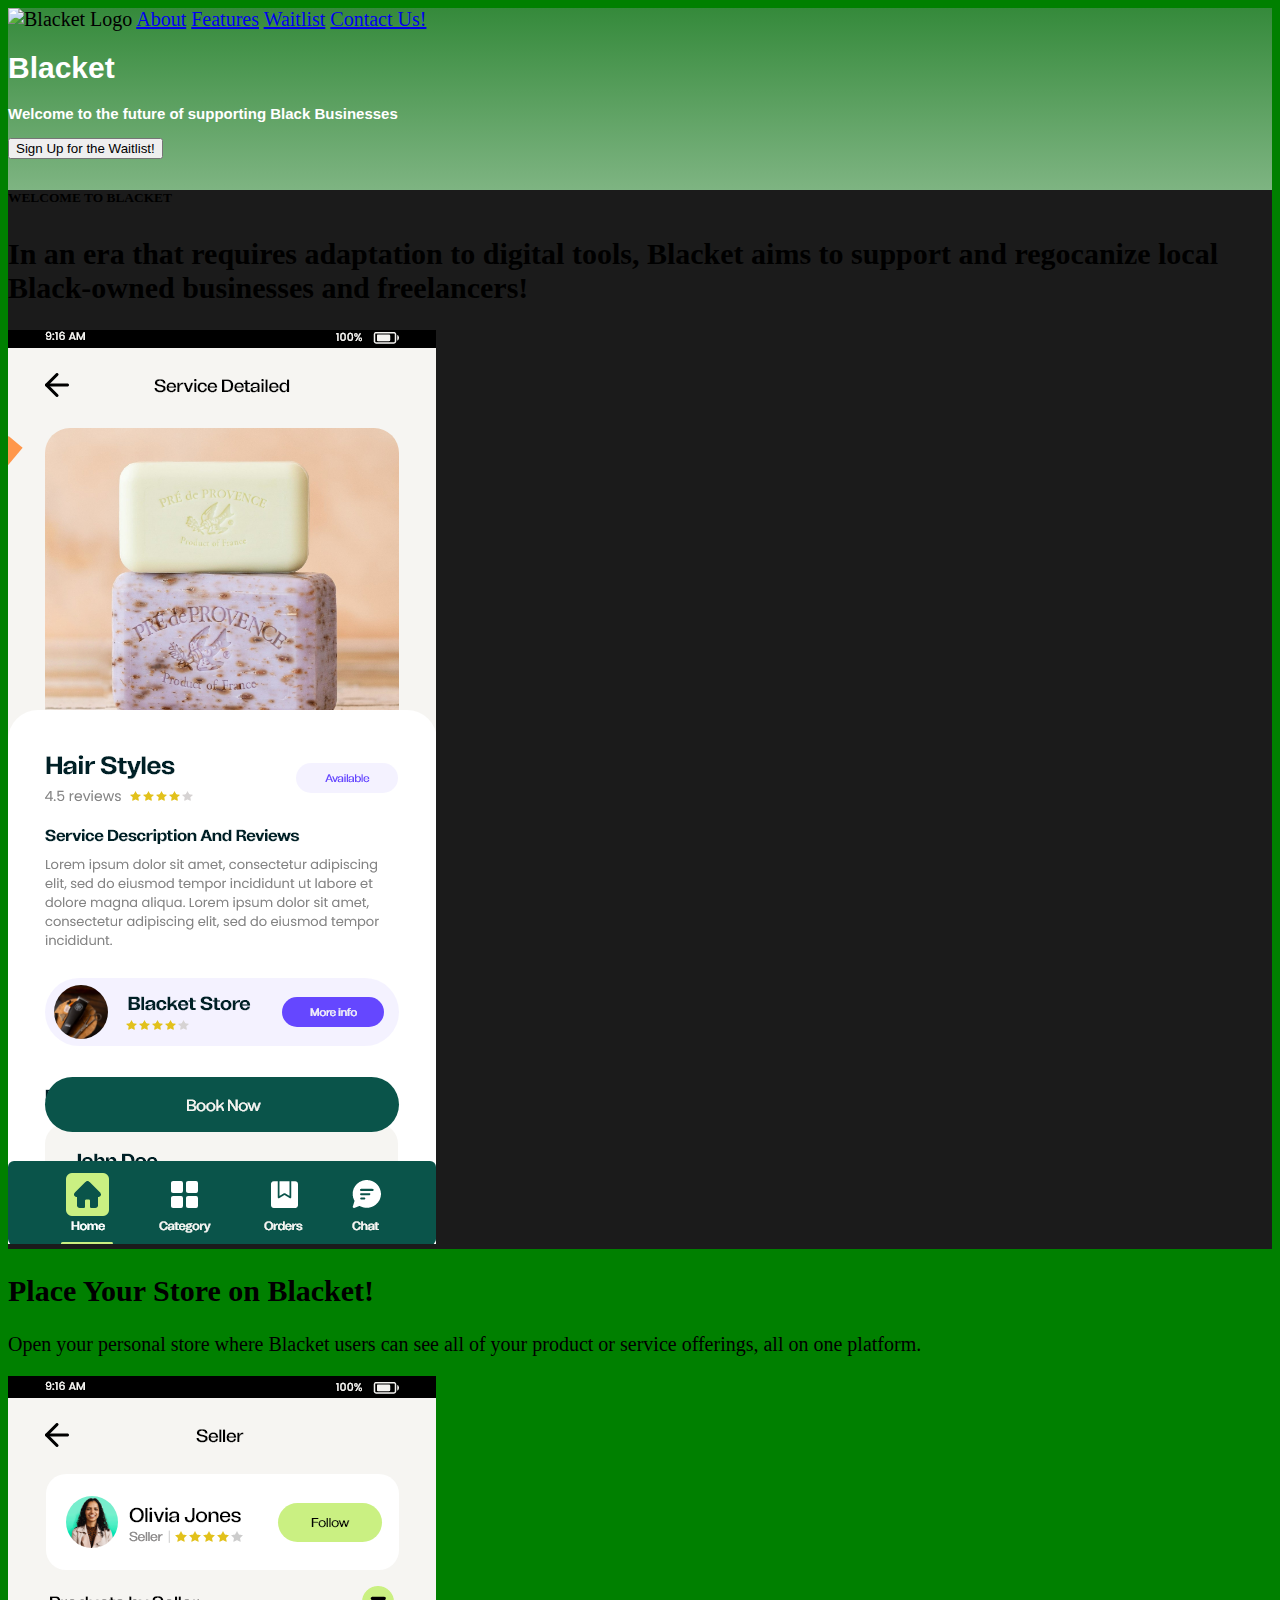
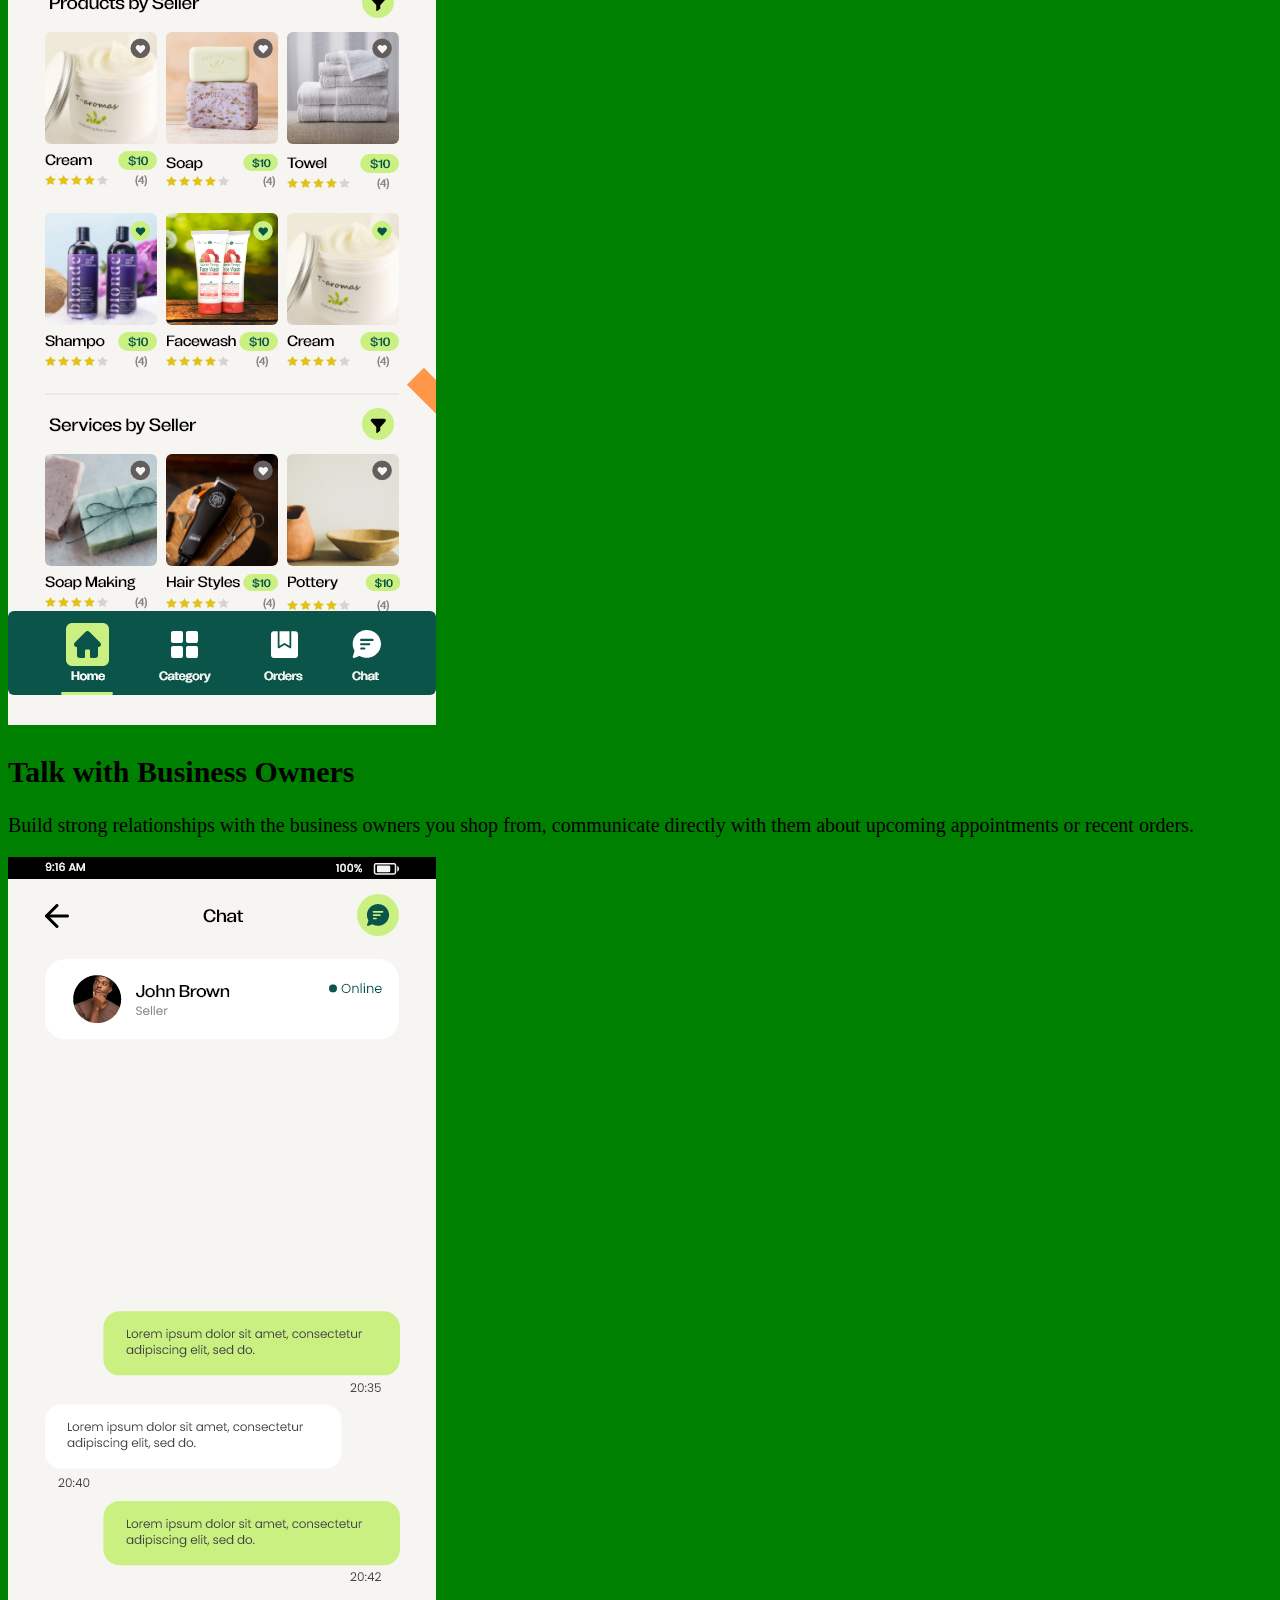
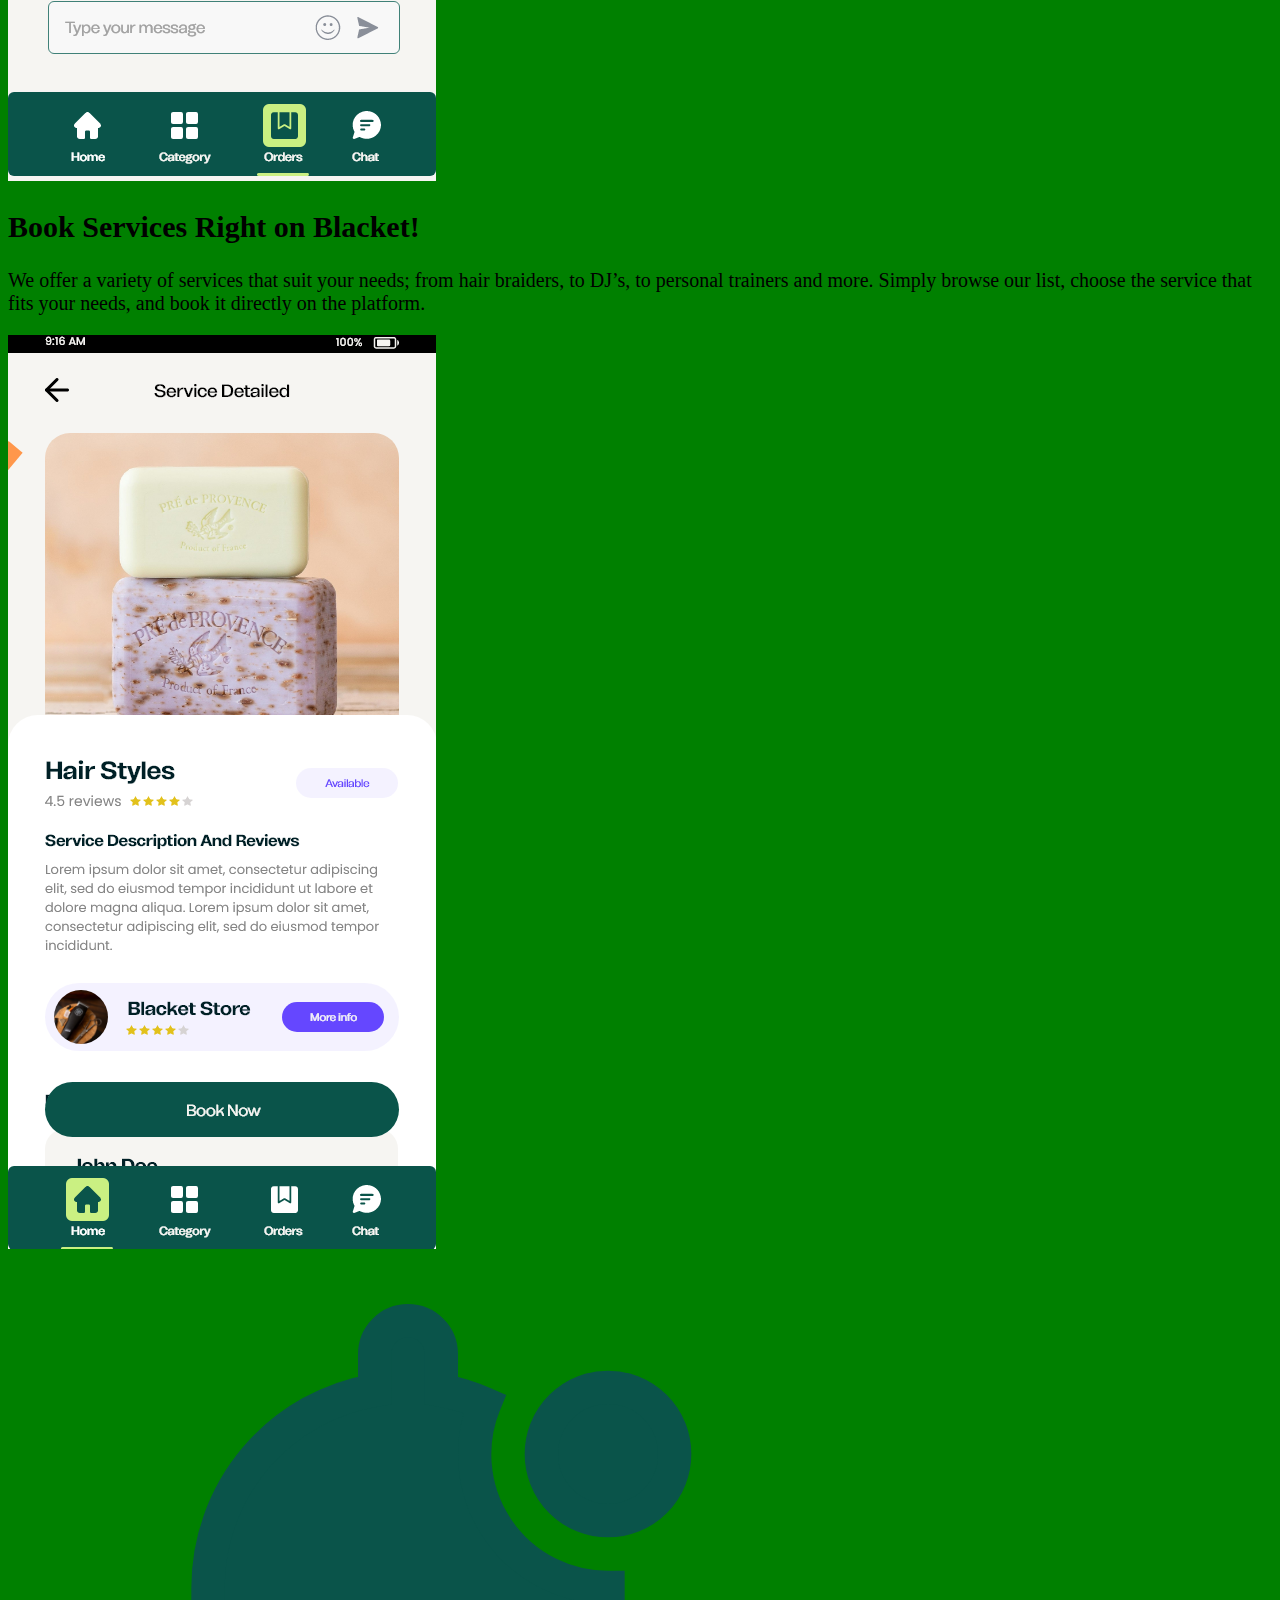
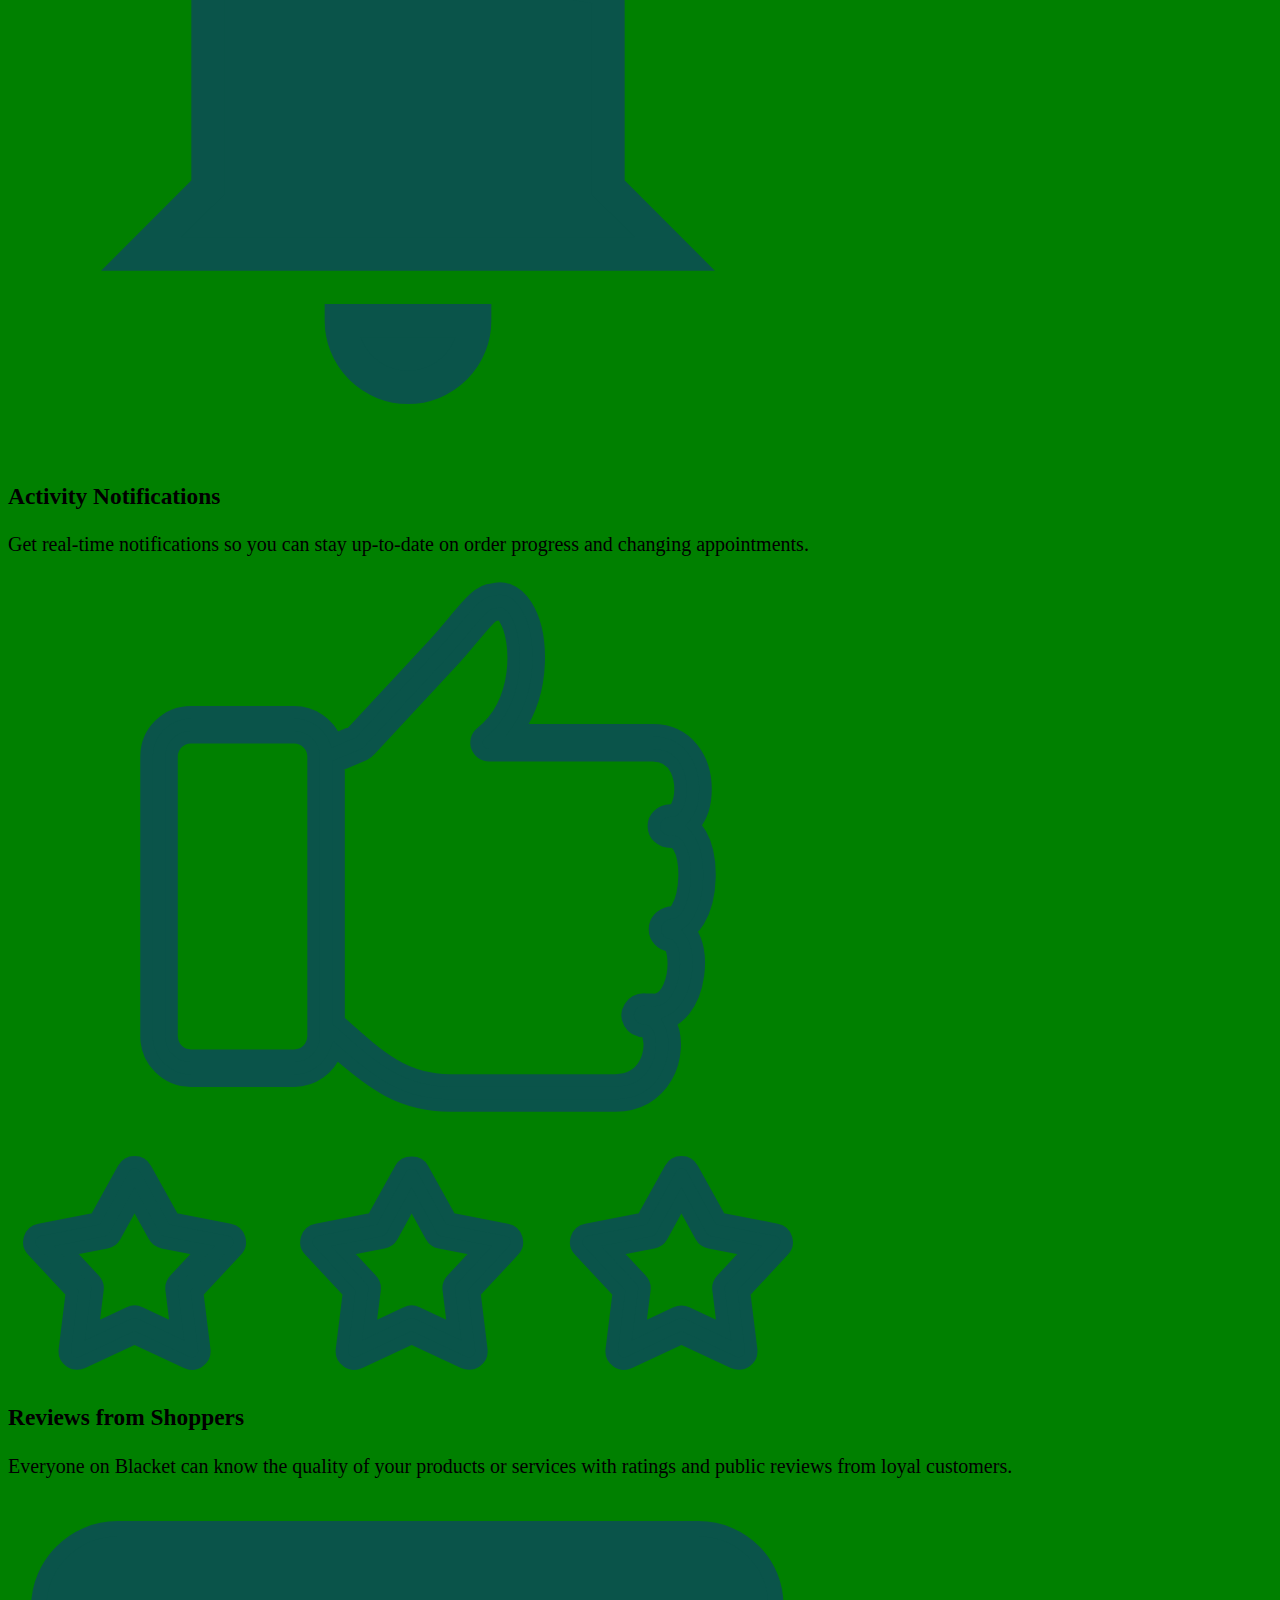
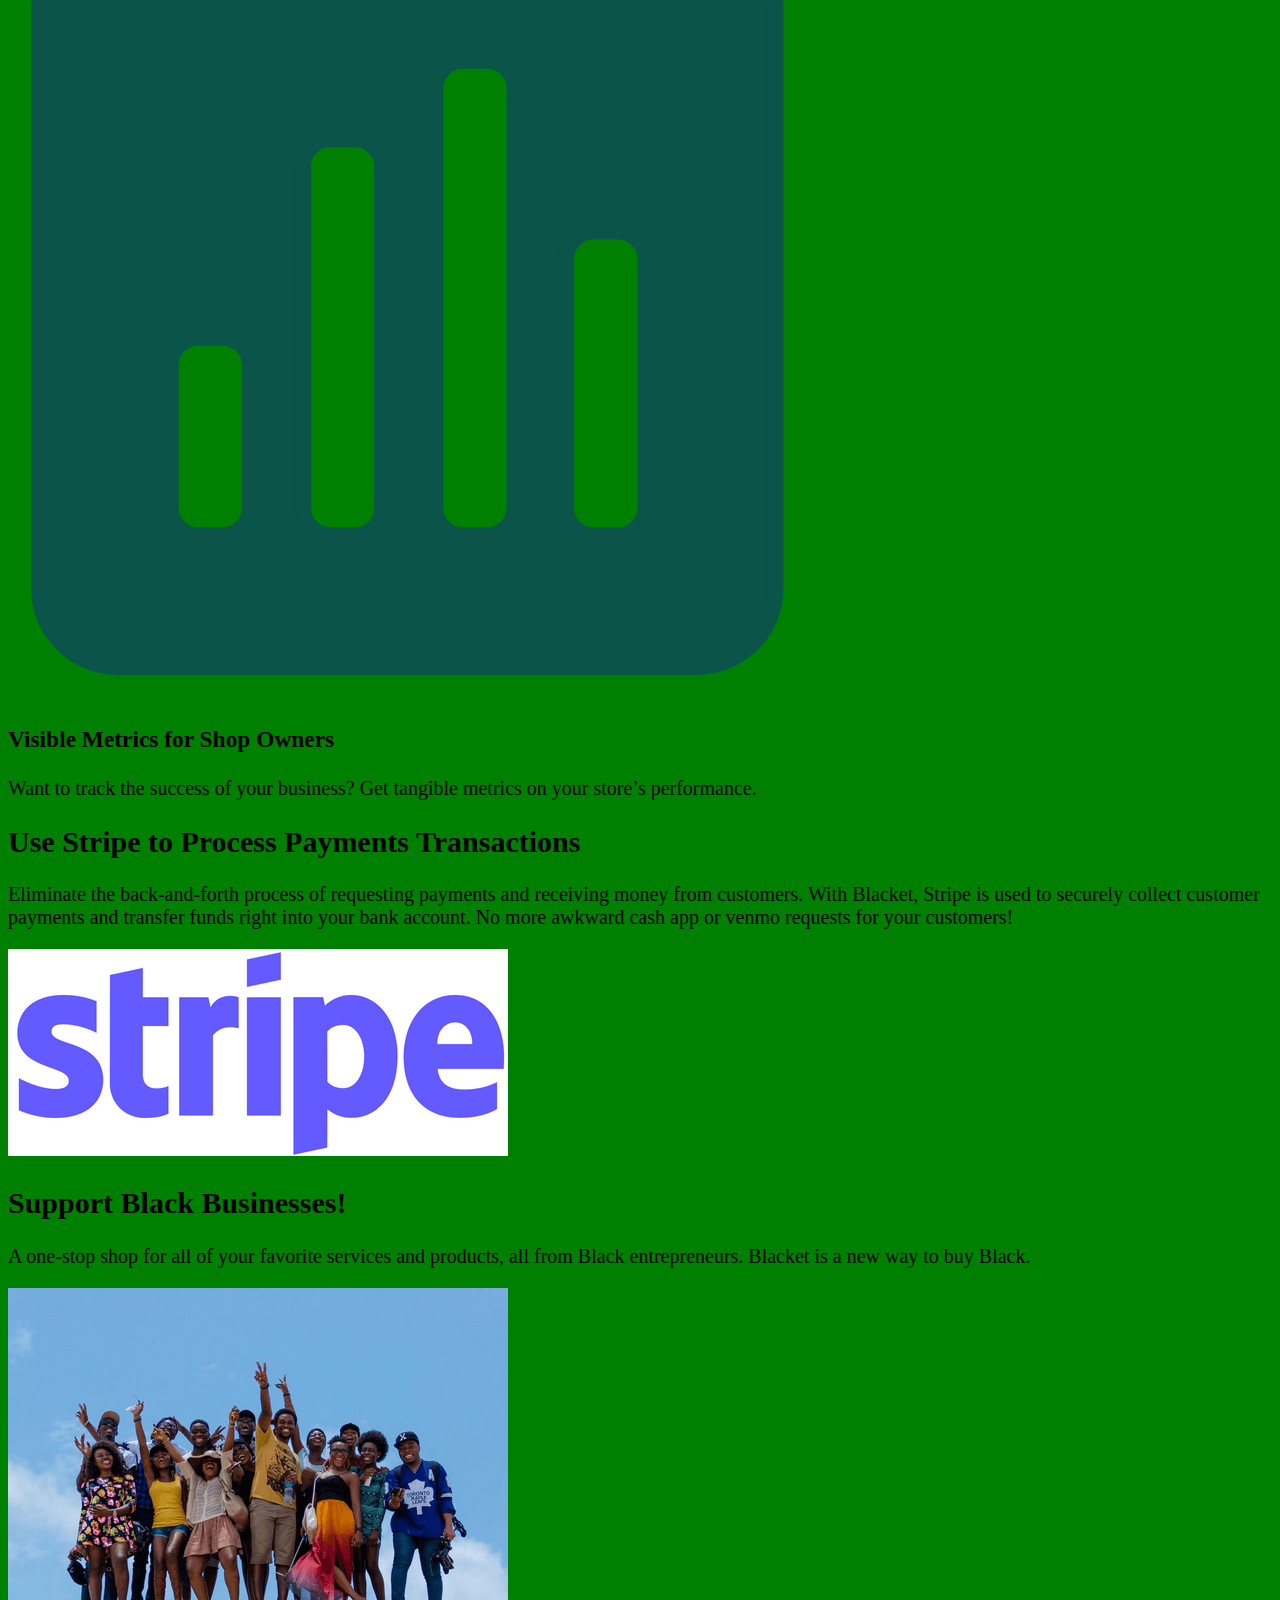
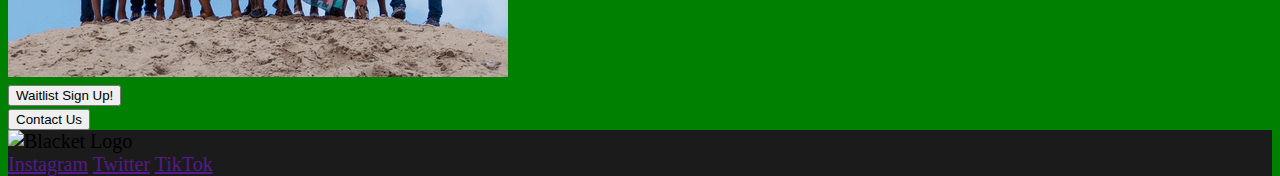
==== commit 5016144d: "forks you are my bitch" ====
--- a/index.html
+++ b/index.html
@@ -8,6 +8,7 @@
 		<link rel="icon" href="images/smol-logo.png" type="image/x-icon" />
 		<link rel="stylesheet" href="yeet.css" />
     </head>
+	<div id="grad1">
     <body>
         <nav>
 			<img id="top-logo" src="images/main-logo.svg" alt="Blacket Logo">
@@ -18,8 +19,8 @@
         </nav>
         <main>
 			<div id="greeter" class="greeter">
-				<h1>Blacket</h1>
-				<h2>Welcome to the future of supporting Black Businesses</h2>
+				<h1 id="landingTitle">Blacket</h1>
+				<h2 id="landingMessage">Welcome to the future of supporting Black Businesses</h2>
 				<button type="button">Sign Up for the Waitlist!</button>
 			</div>
 			<div id="about" class="about">
@@ -77,4 +78,5 @@
 			<a href="">Instagram</a> <a href="">Twitter</a> <a href="">TikTok</a>
         </footer>
     </body>
+	</div>
 </html>--- a/yeet.css
+++ b/yeet.css
@@ -19,4 +19,20 @@
 
 li {
   margin-left: 20px;
+}
+
+#grad1 {
+  height: 500px;
+  background-color: white; /* For browsers that do not support gradients */
+  background-image: linear-gradient(#358a3b, #fefefe);
+}
+#landingTitle {
+  font-family:Arial, Helvetica, sans-serif;
+  font-size: 30px;
+  color:white;
+}
+#landingMessage {
+  font-family:Arial, Helvetica, sans-serif;
+  font-size: 15px;
+  color:white;
 }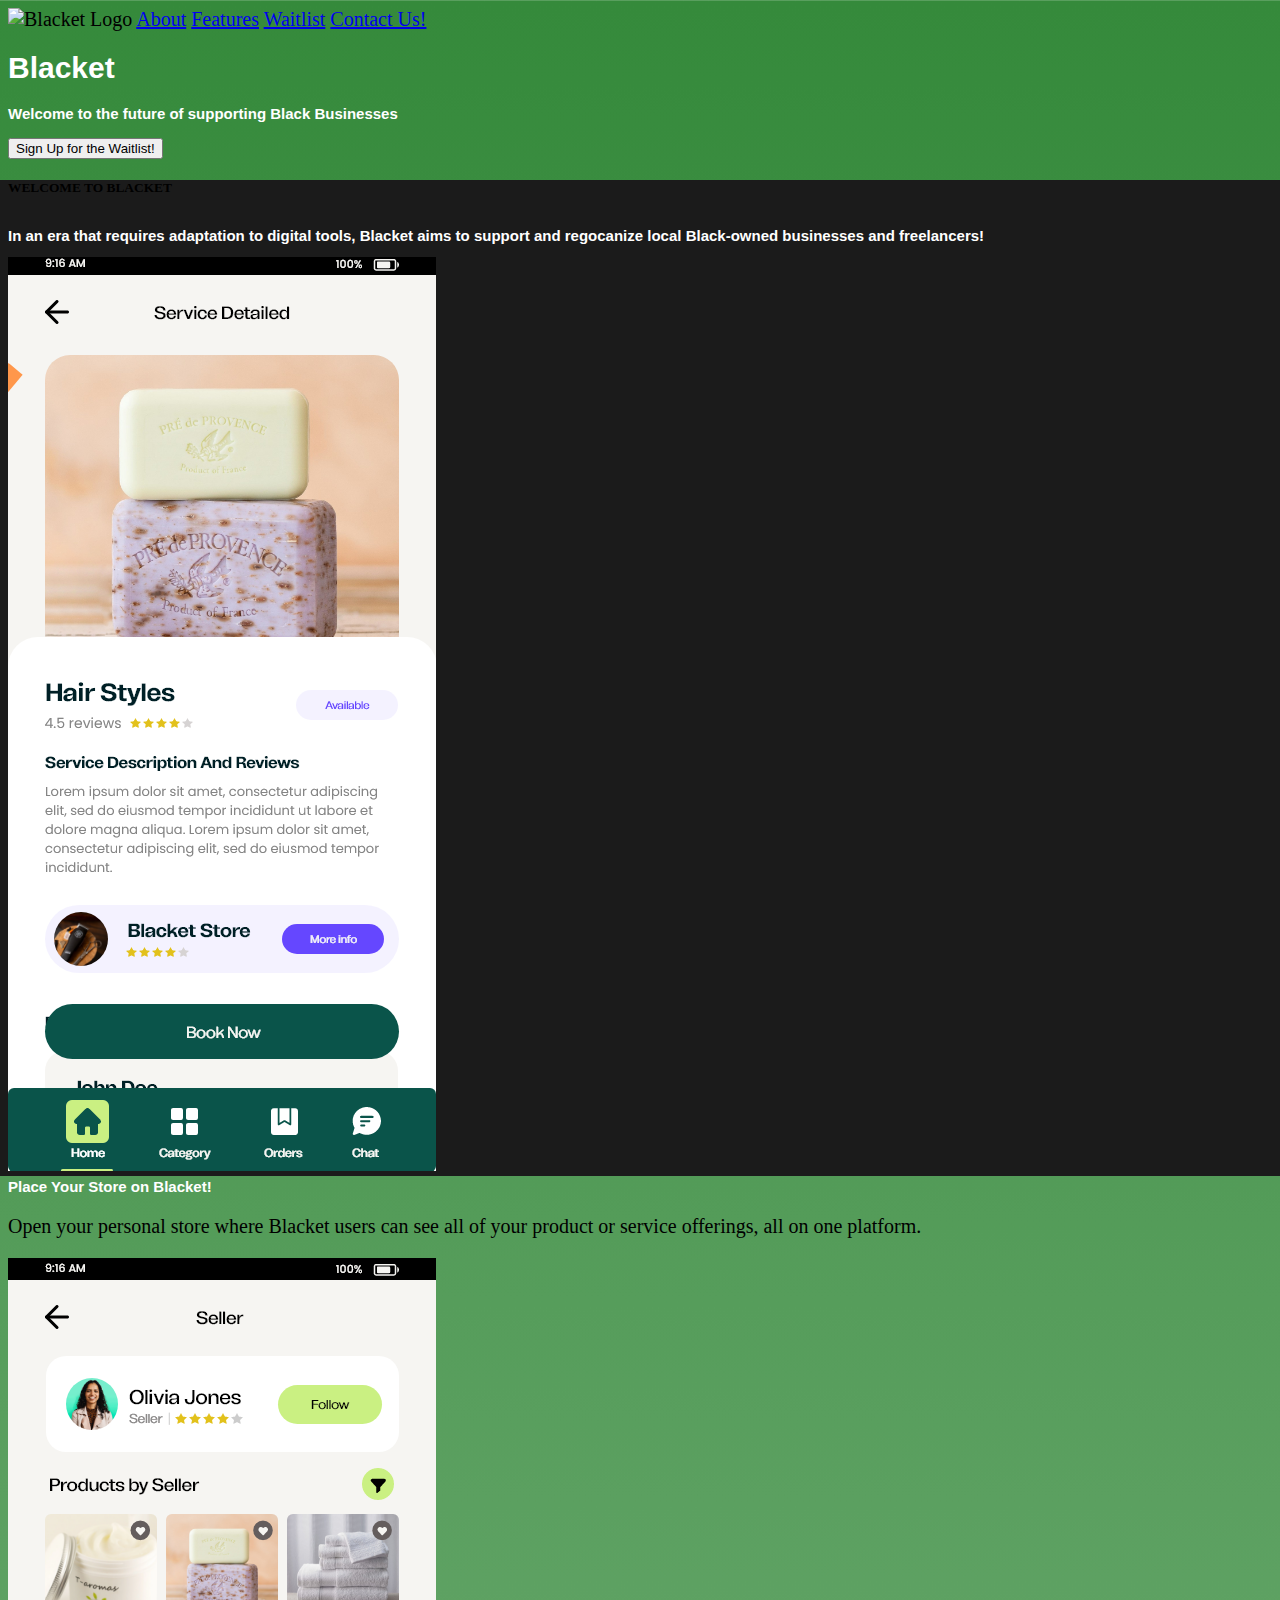
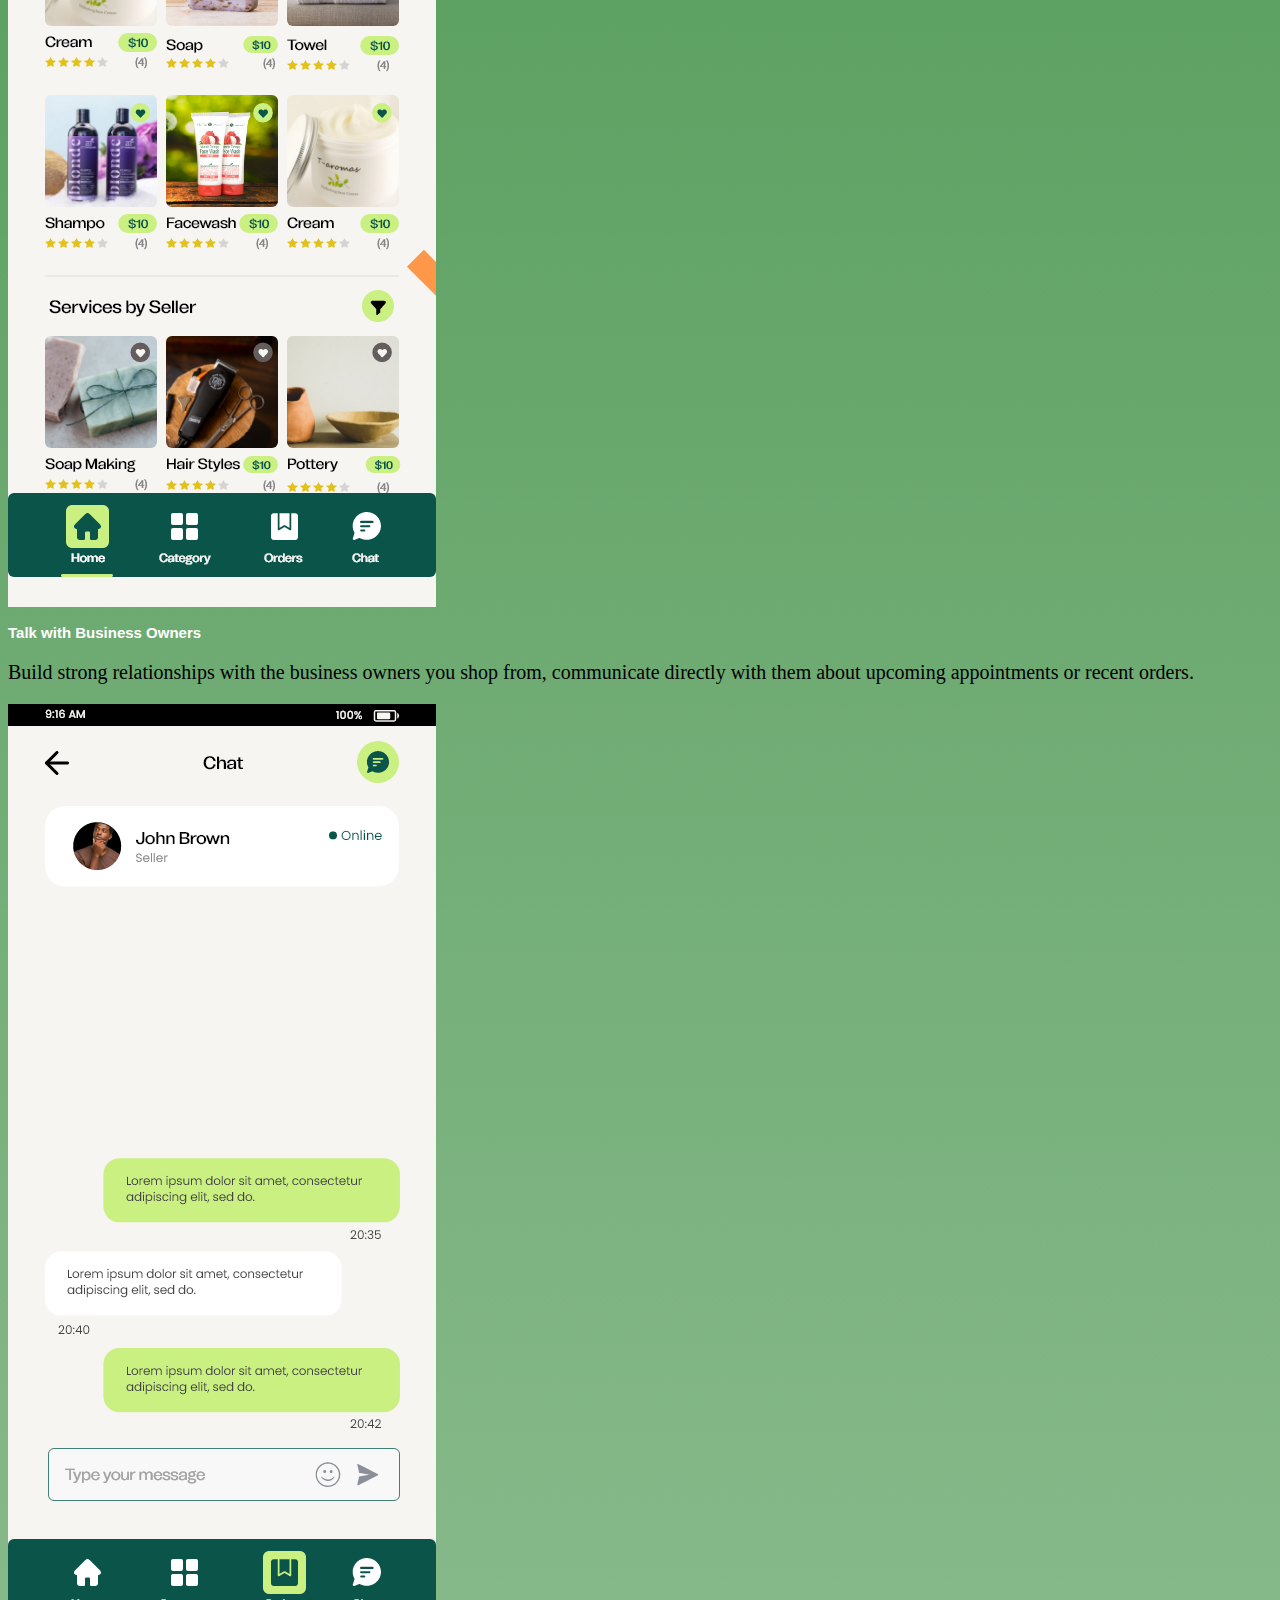
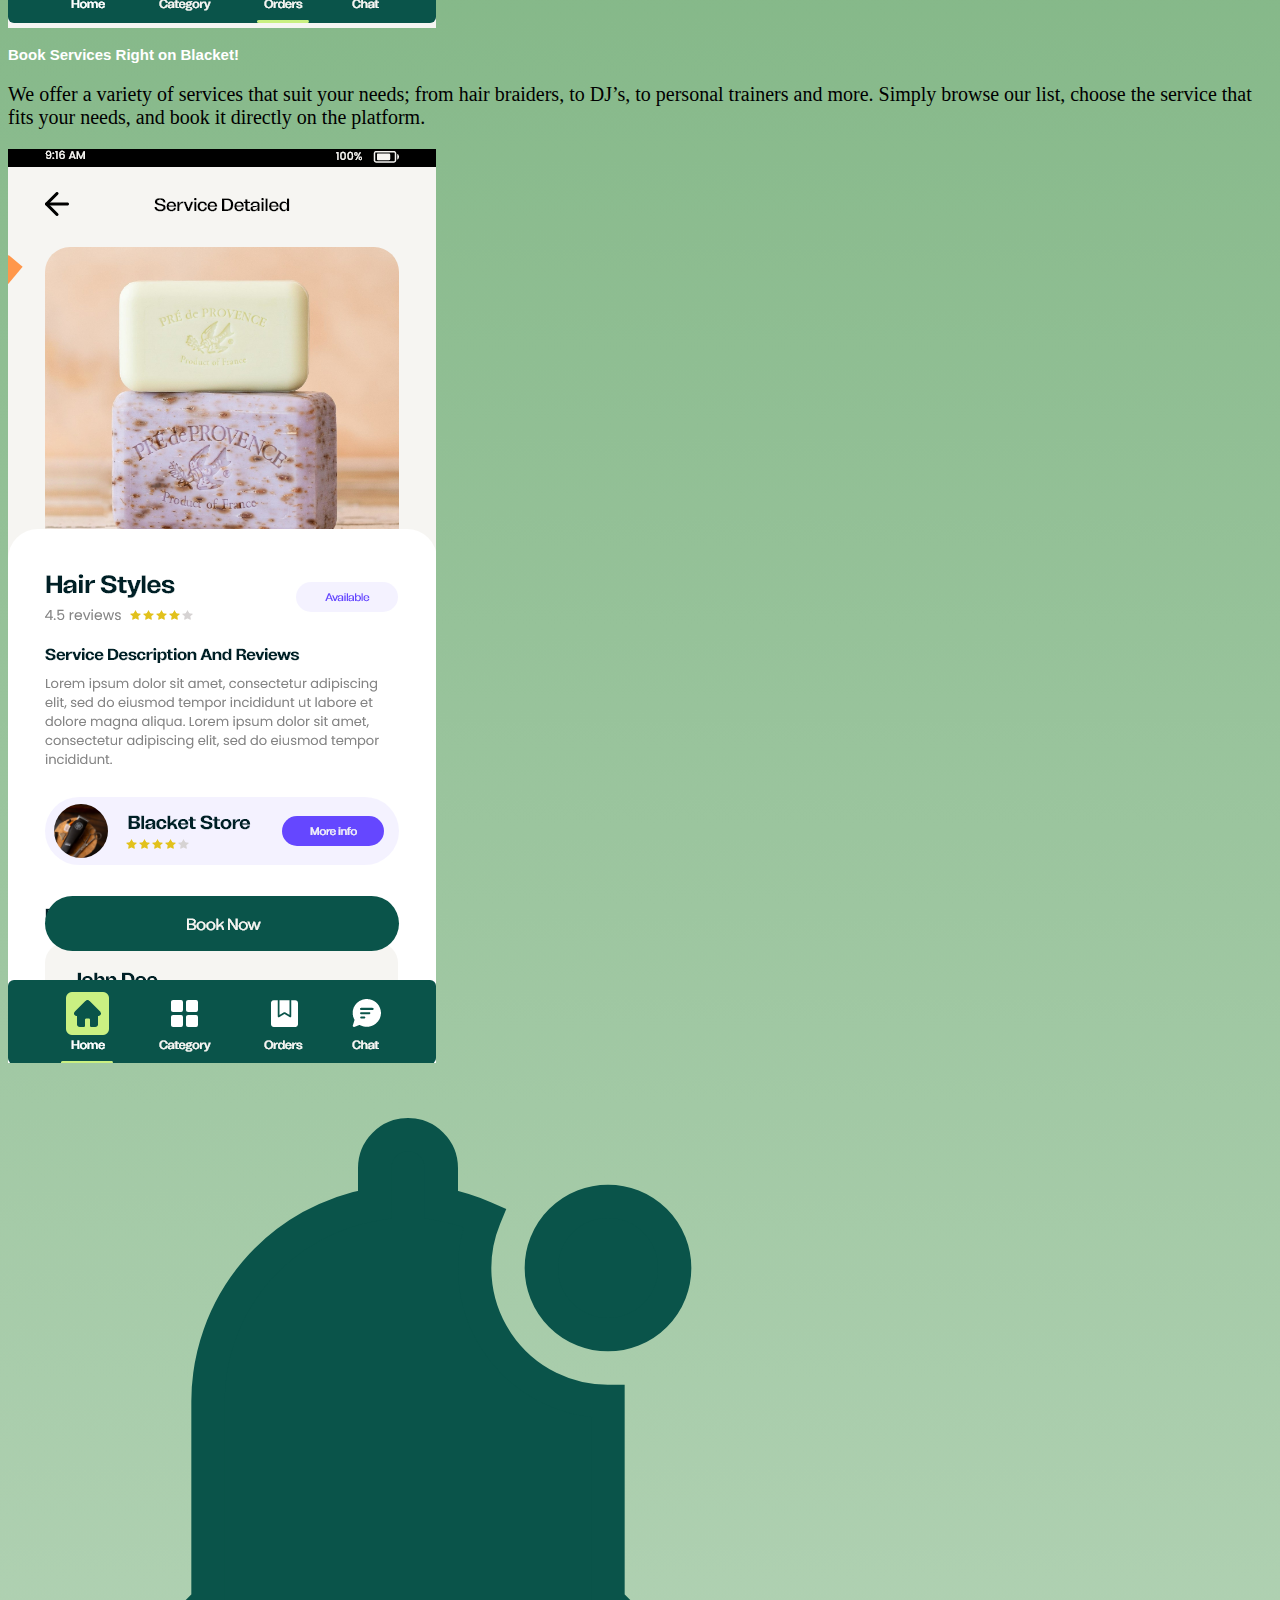
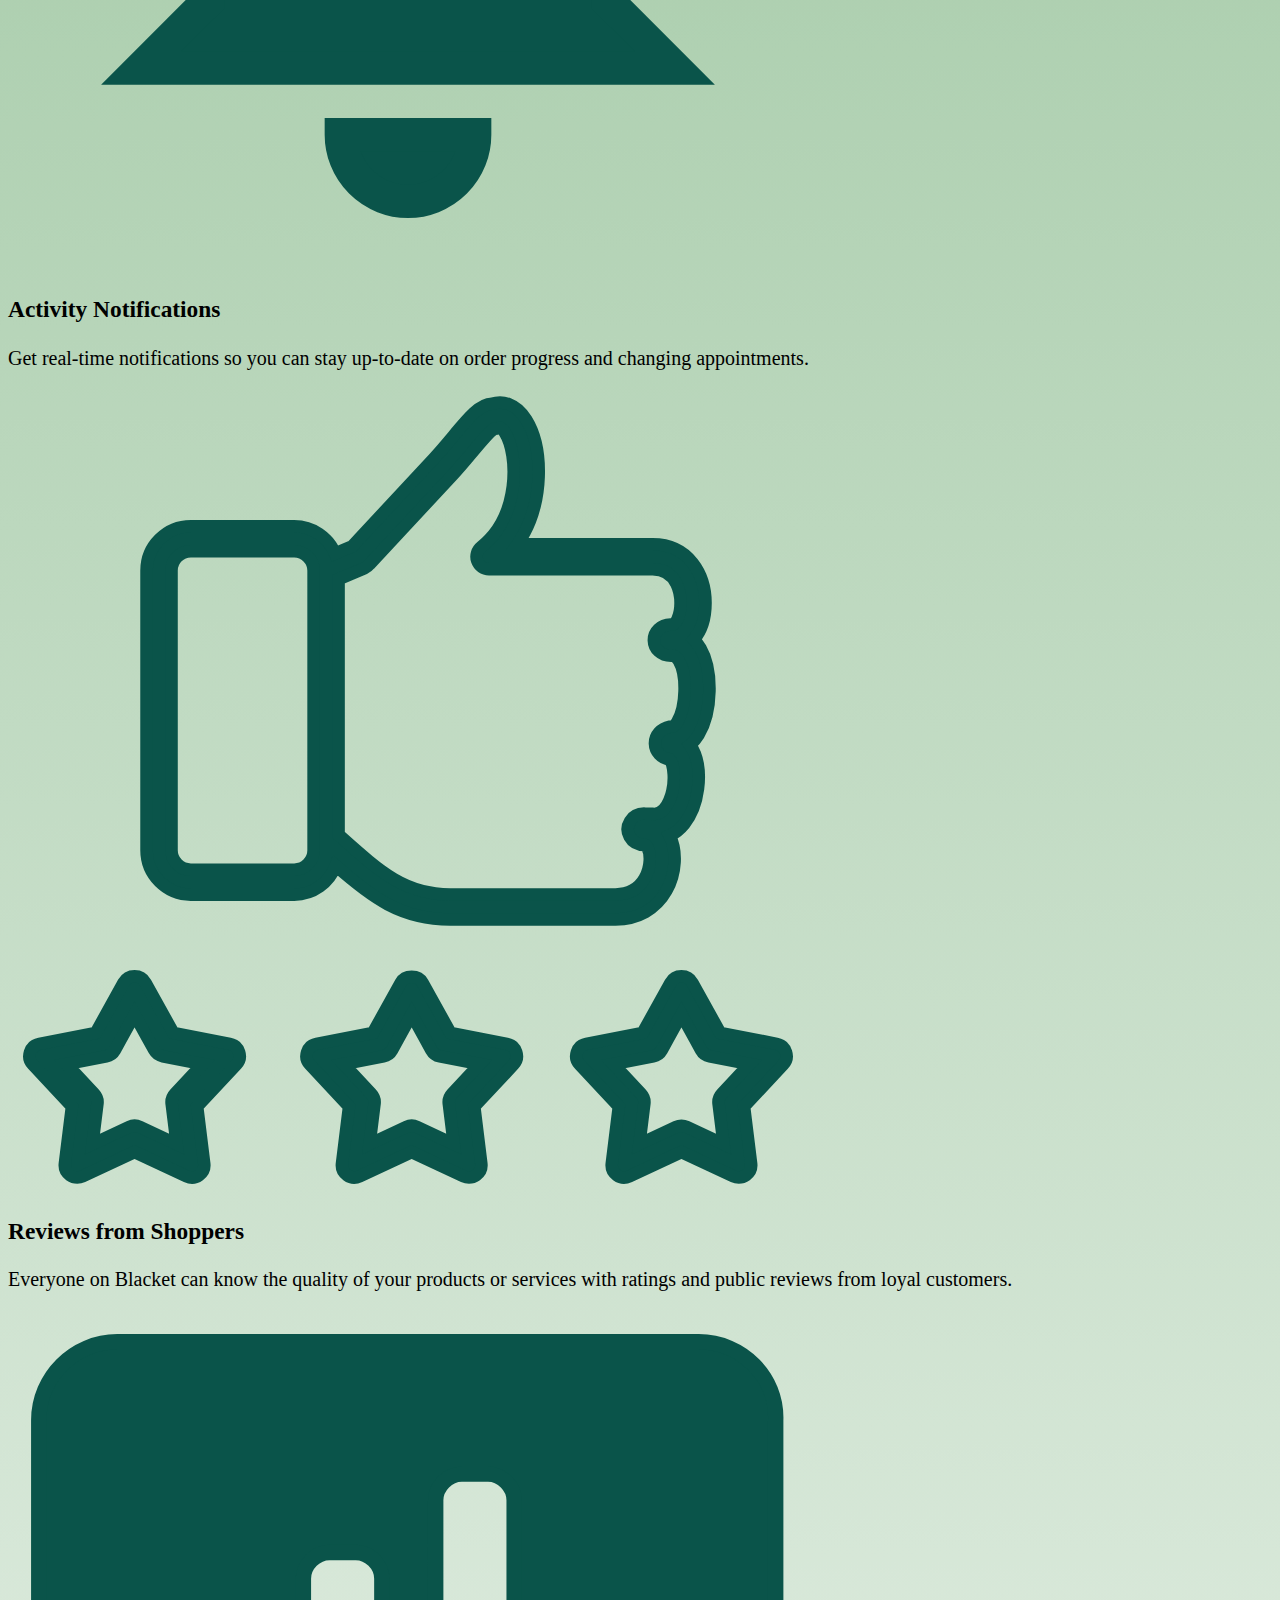
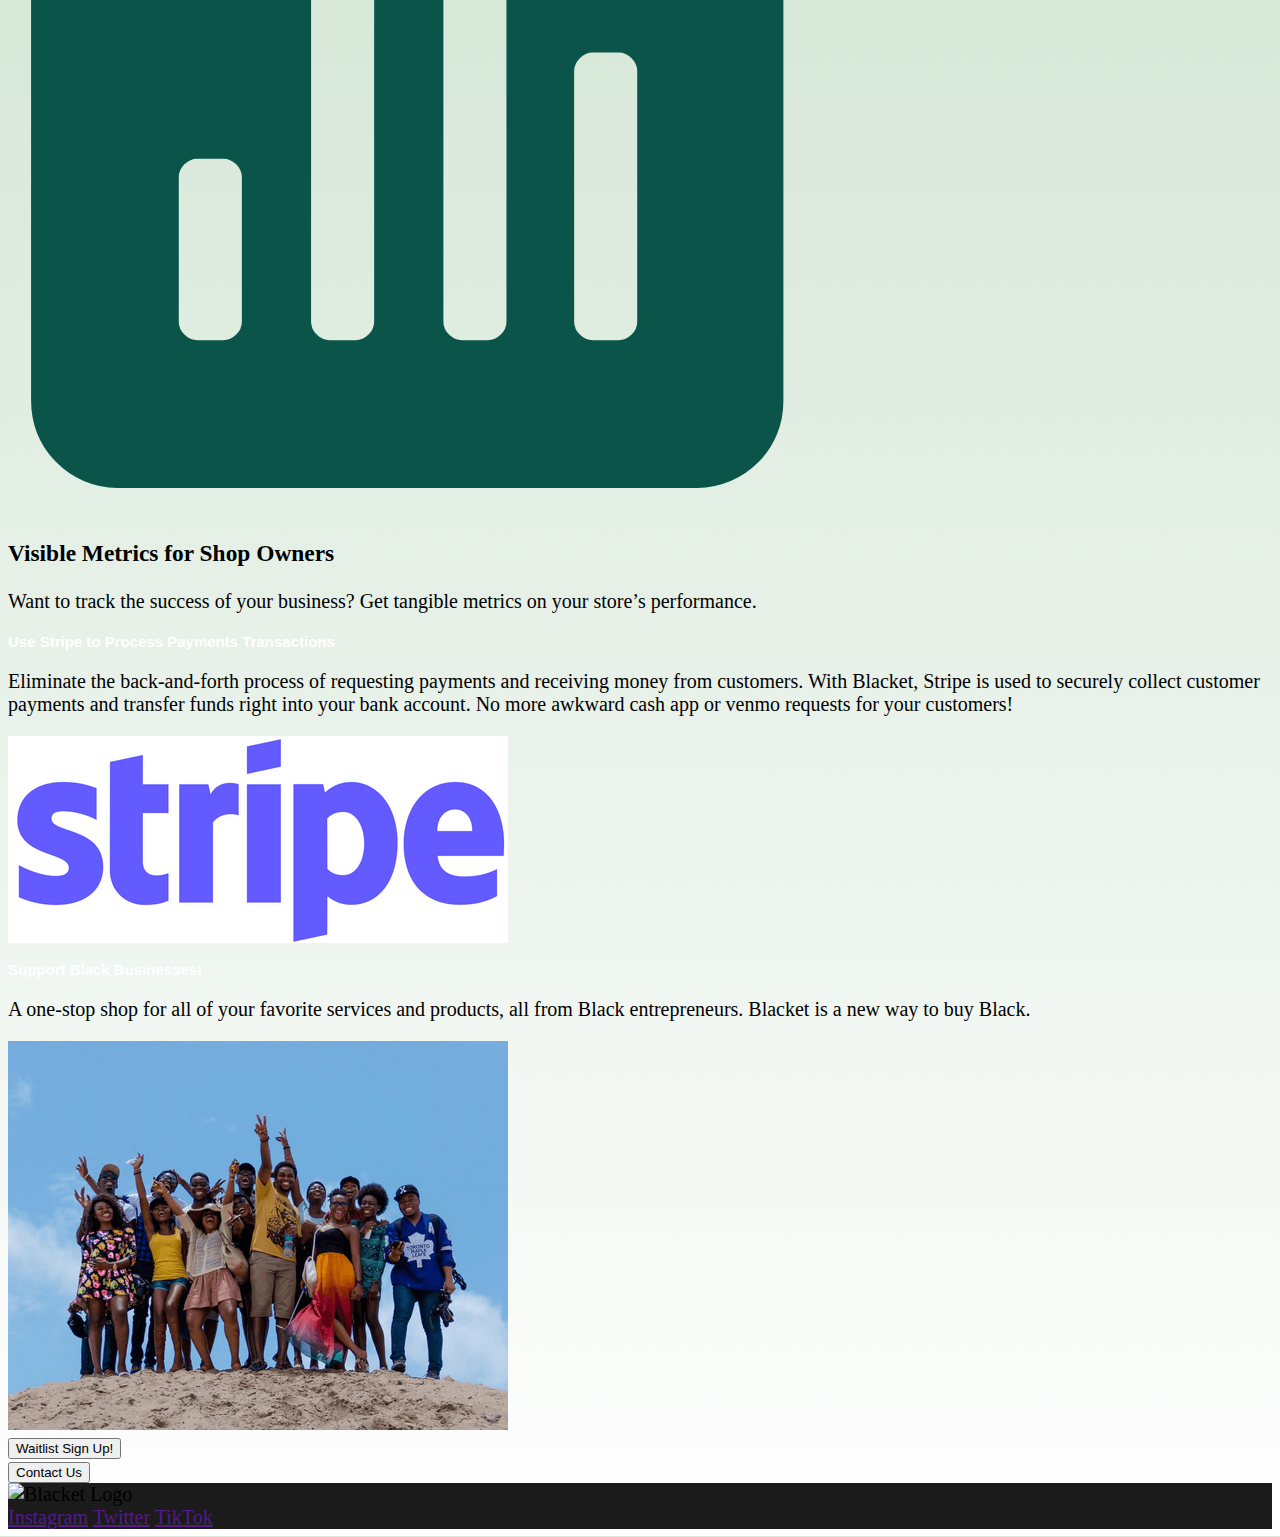
==== commit 08b3993c: "Merge pull request #2 from jtukpah/main" ====
--- a/index.html
+++ b/index.html
@@ -1,31 +1,31 @@
 <!DOCTYPE html>
 <html lang="en-US">
-    <head>
-        <meta charset="utf-8" />
+	<head>
+		<meta charset="utf-8" />
 		<meta name="author" content="JTC" />
 		<meta name="description" content="Landning page for Blacket, SEO blah blah blah"/>
 		<title>Welcome to Blacket</title>
 		<link rel="icon" href="images/smol-logo.png" type="image/x-icon" />
 		<link rel="stylesheet" href="yeet.css" />
-    </head>
-	<div id="grad1">
-    <body>
-        <nav>
+	</head>
+	
+	<body>
+		<nav>
 			<img id="top-logo" src="images/main-logo.svg" alt="Blacket Logo">
 			<a href="#about">About</a>
 			<a href="#features">Features</a>
 			<a href="#waitlist">Waitlist</a>
 			<a href="#contact">Contact Us!</a>
-        </nav>
-        <main>
+		</nav>
+		<main>
 			<div id="greeter" class="greeter">
-				<h1 id="landingTitle">Blacket</h1>
-				<h2 id="landingMessage">Welcome to the future of supporting Black Businesses</h2>
+				<h1>Blacket</h1>
+				<h2>Welcome to the future of supporting Black Businesses</h2>
 				<button type="button">Sign Up for the Waitlist!</button>
 			</div>
 			<div id="about" class="about">
 				<h6>WELCOME TO BLACKET</h6>
-				<h2>In an era that requires adaptation to digital tools, Blacket aims to support and regocanize local Black-owned businesses and freelancers!</h2>
+				<h2><strong>In an era that requires adaptation to digital tools, Blacket aims to support and regocanize local Black-owned businesses and freelancers!</strong></h2>
 				<img id="about-img" src="images/serv-det.png" alt="In-app depiction of a service's details">
 			</div>
 			<div id="features">
@@ -72,11 +72,10 @@
 			<div id="contact">
 				<button type="button">Contact Us</button>
 			</div>
-        </main>
-        <footer>
+		</main>
+		<footer>
 			<img id="bot-logo" src="images/smol-logo.png" alt="Blacket Logo"><br />
 			<a href="">Instagram</a> <a href="">Twitter</a> <a href="">TikTok</a>
-        </footer>
-    </body>
-	</div>
+		</footer>
+	</body>
 </html>--- a/yeet.css
+++ b/yeet.css
@@ -1,38 +1,27 @@
 html {
-  background-color: green;
+  background-image: linear-gradient(#358a3b, #fefefe);
   font-size: 20px;
 }
 
 #about {
   background-color: #1b1b1b;
+  margin: -10px;
+  padding: 0px 10px;
+}
+
+h1 {
+  font-family:Gothic A1, sans-serif;
+  font-size: 30px;
+  color:white;
+}
+
+h2 {
+  font-family:'Gothic A1', sans-serif;
+  font-size: 15px;
+  color:white;
 }
 
 footer {
   background-color: #1b1b1b
 }
 
-ul {
-  background: red;
-  padding: 10px;
-  border: 1px solid black;
-}
-
-li {
-  margin-left: 20px;
-}
-
-#grad1 {
-  height: 500px;
-  background-color: white; /* For browsers that do not support gradients */
-  background-image: linear-gradient(#358a3b, #fefefe);
-}
-#landingTitle {
-  font-family:Arial, Helvetica, sans-serif;
-  font-size: 30px;
-  color:white;
-}
-#landingMessage {
-  font-family:Arial, Helvetica, sans-serif;
-  font-size: 15px;
-  color:white;
-}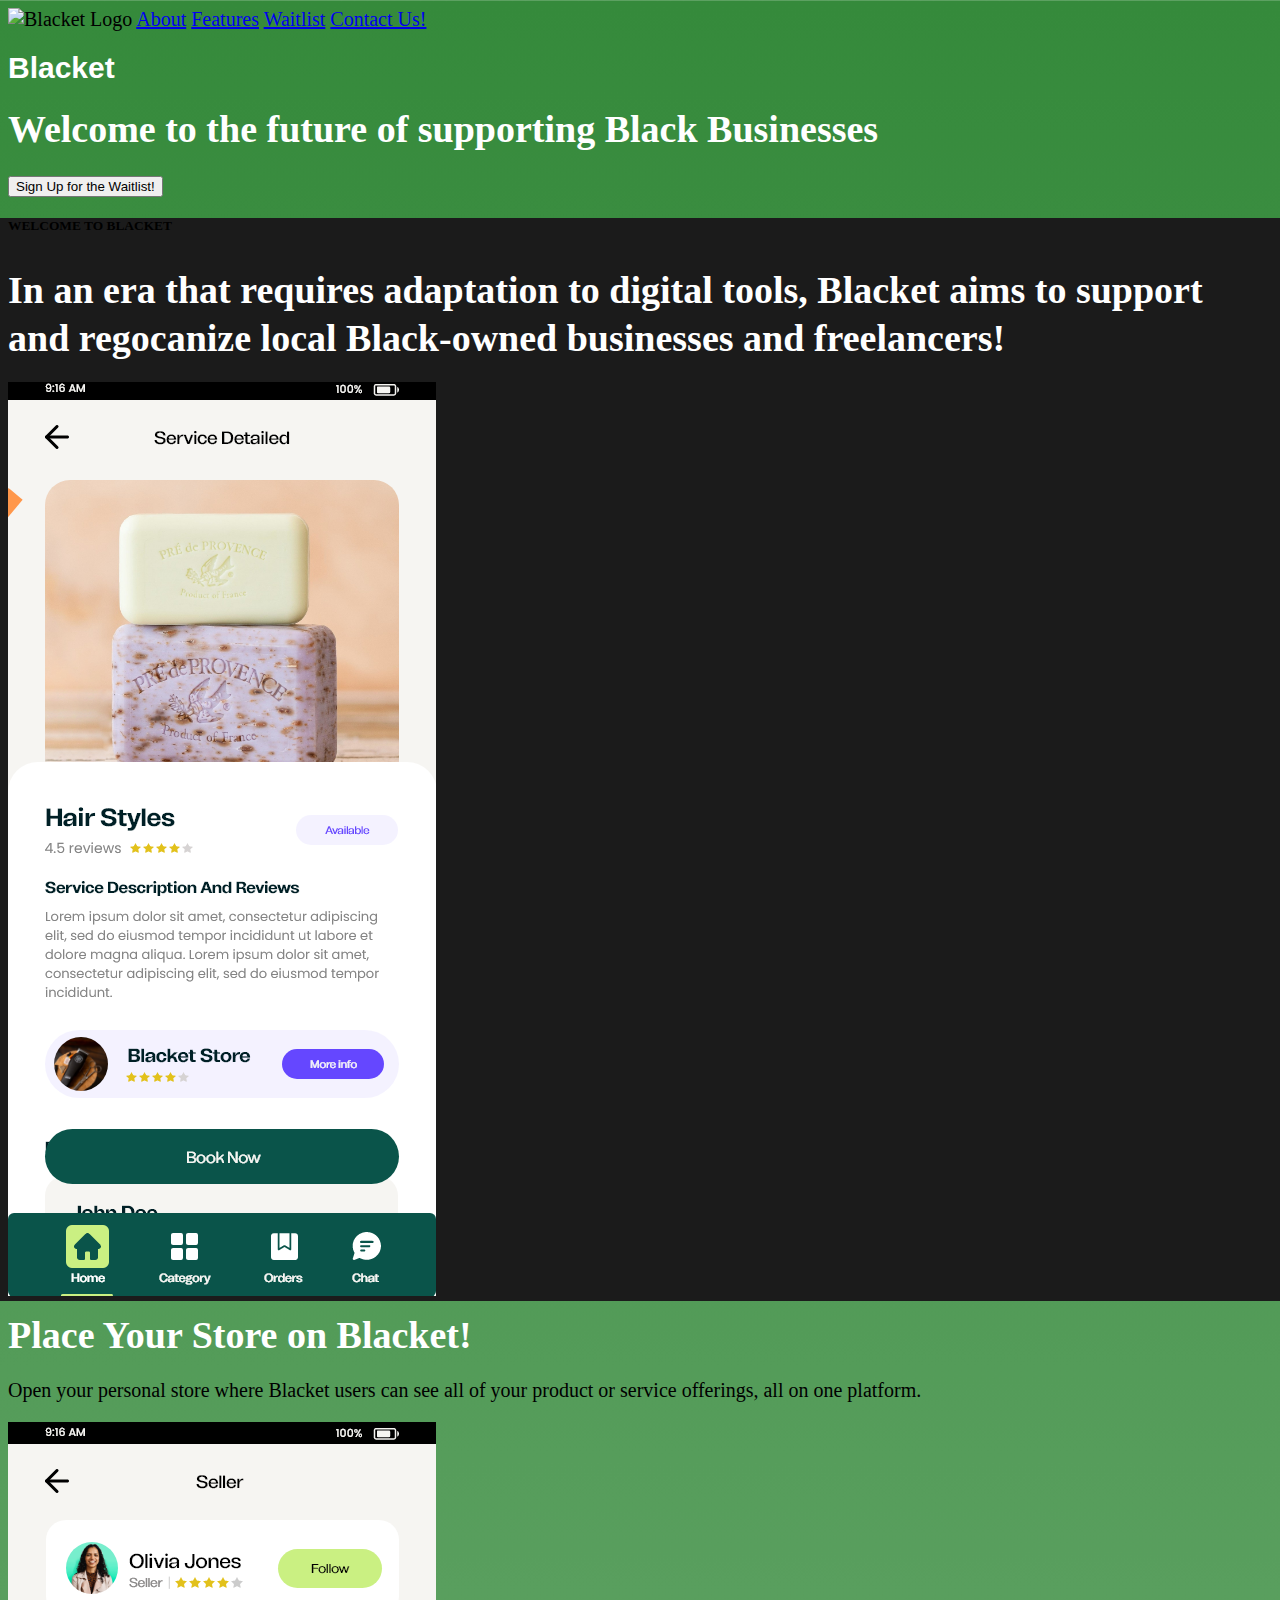
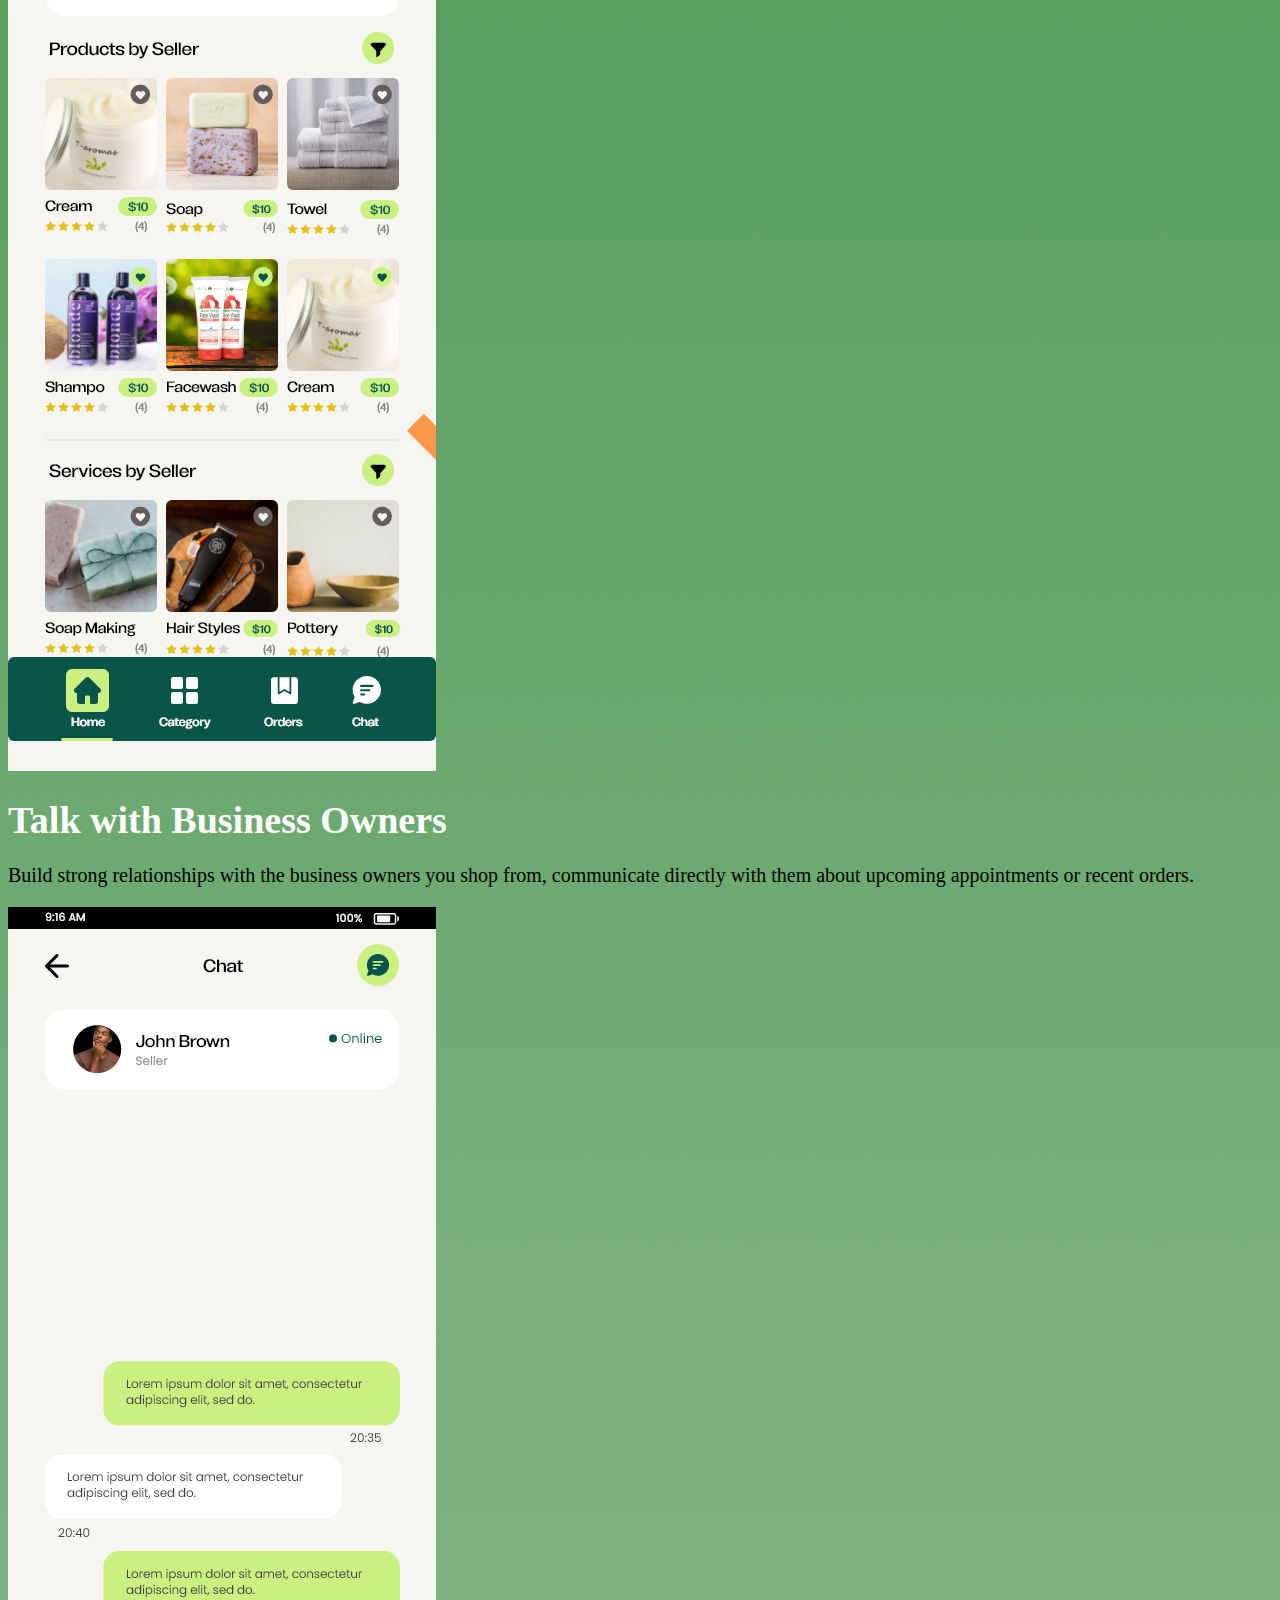
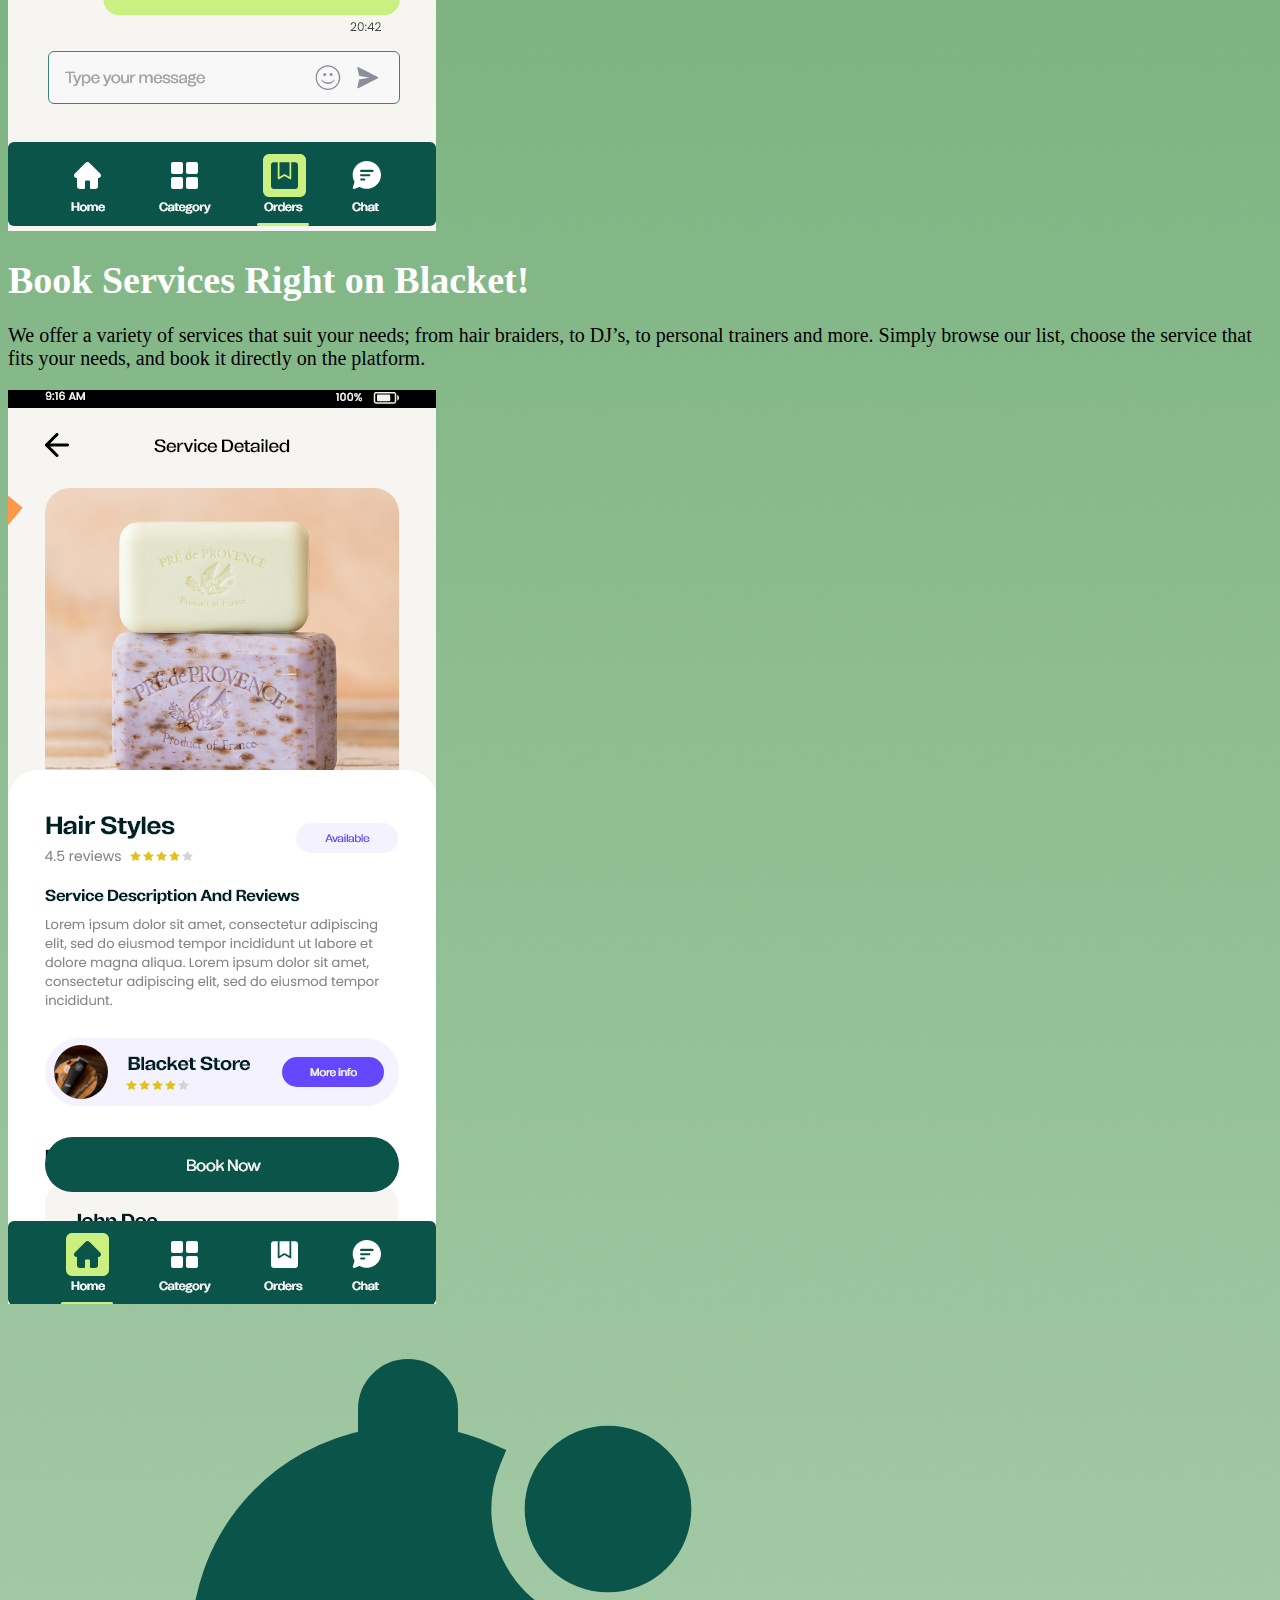
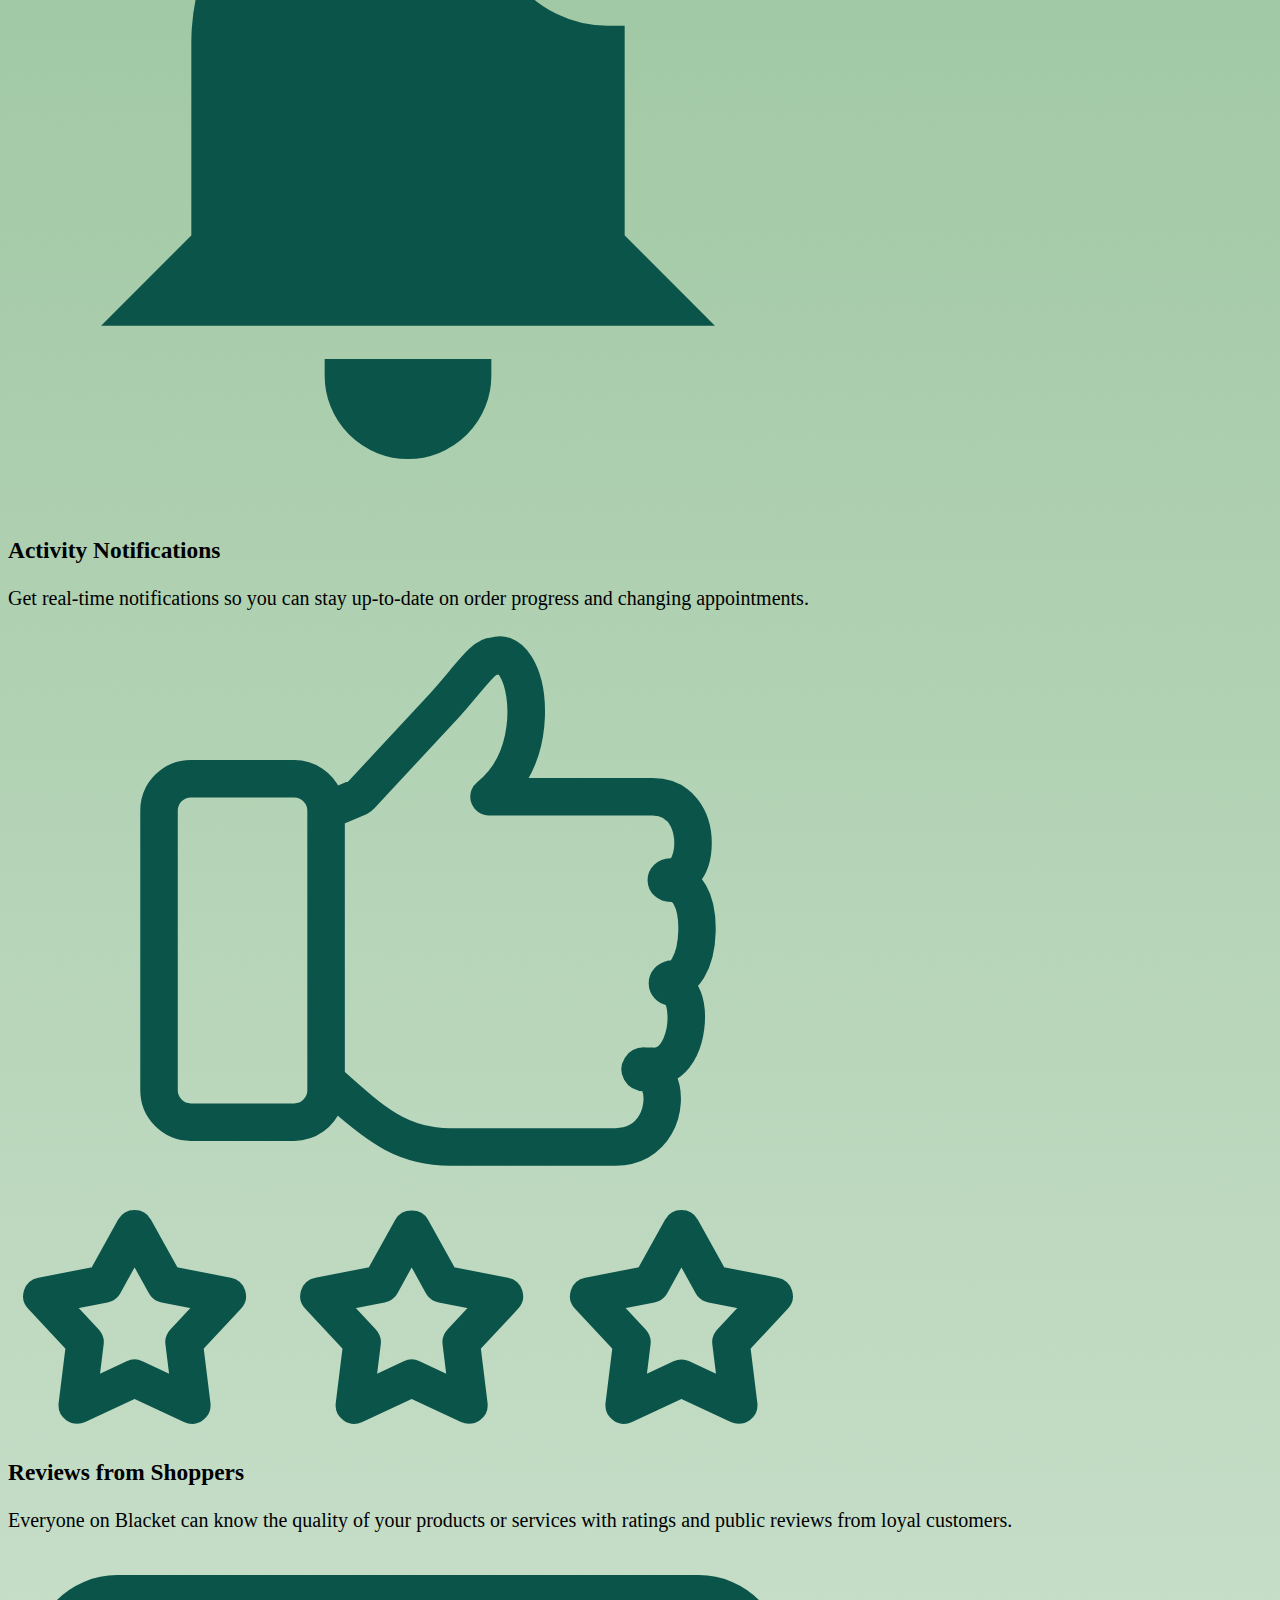
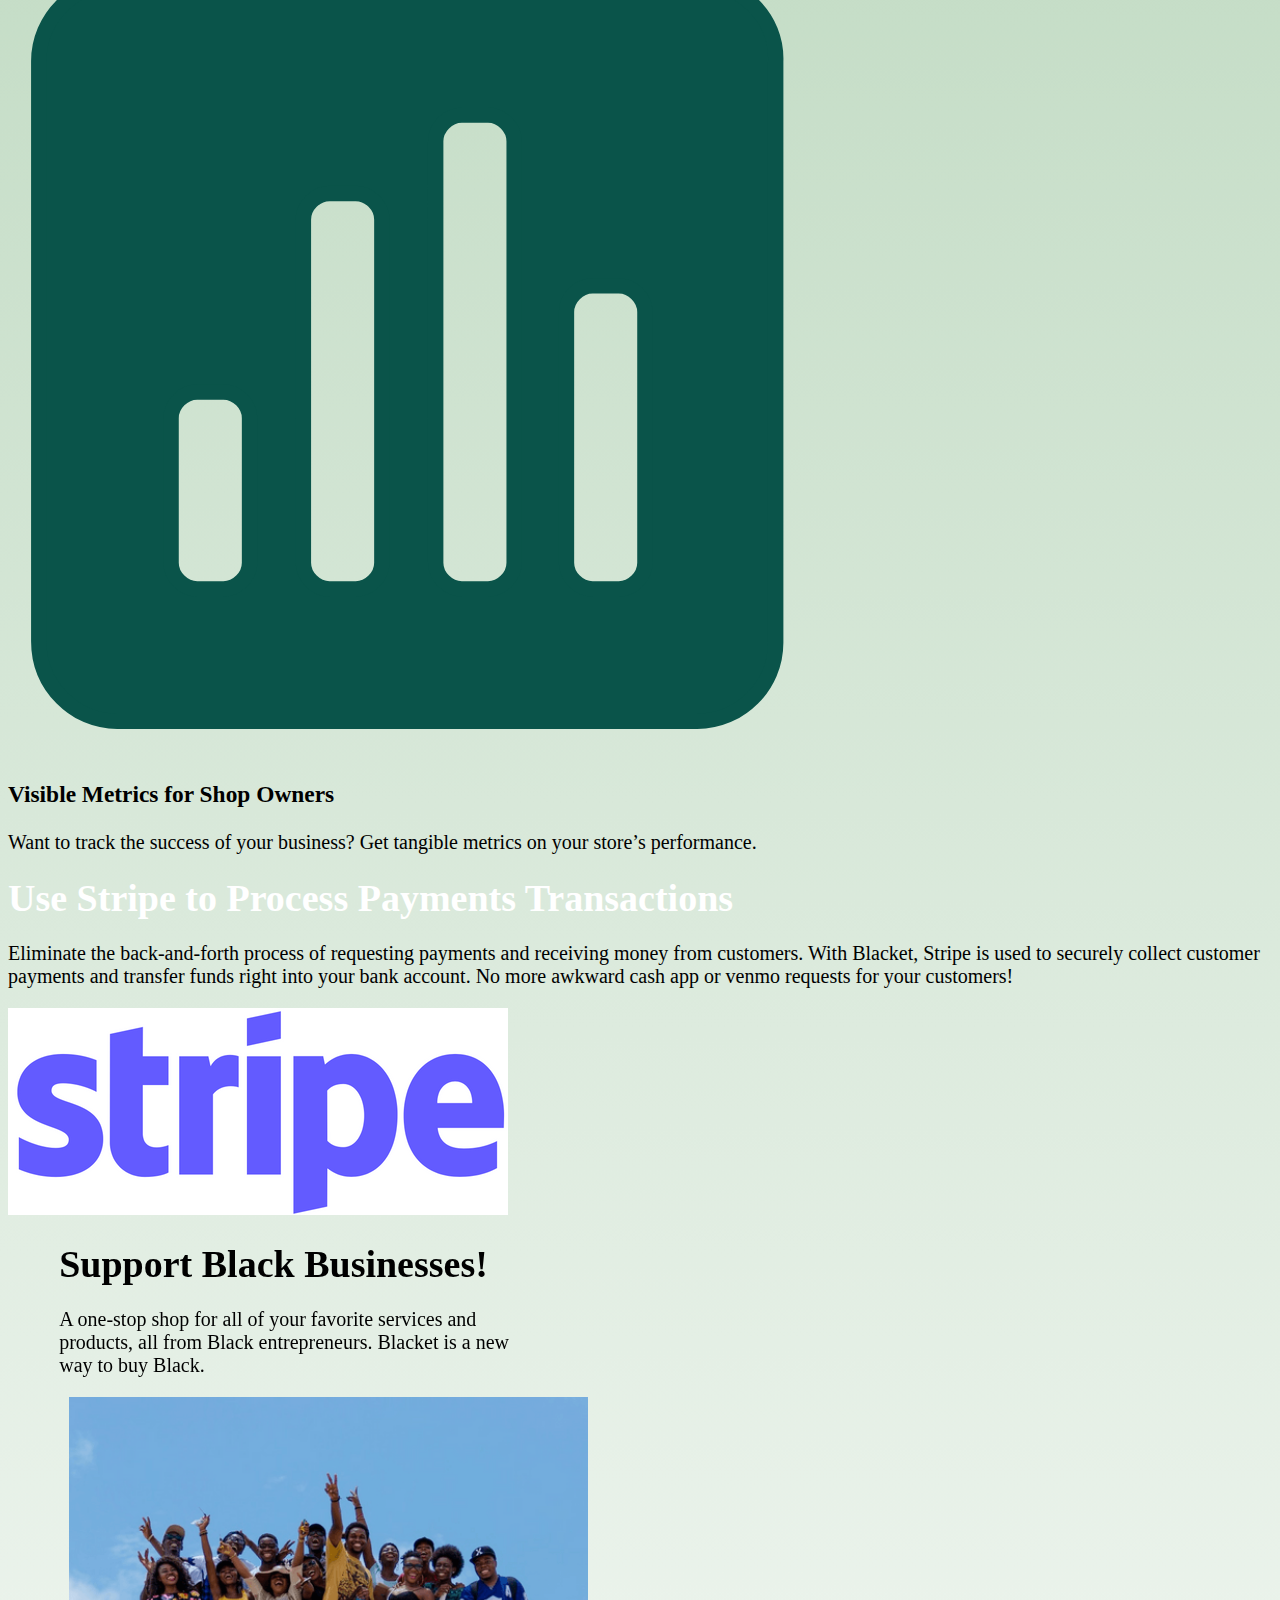
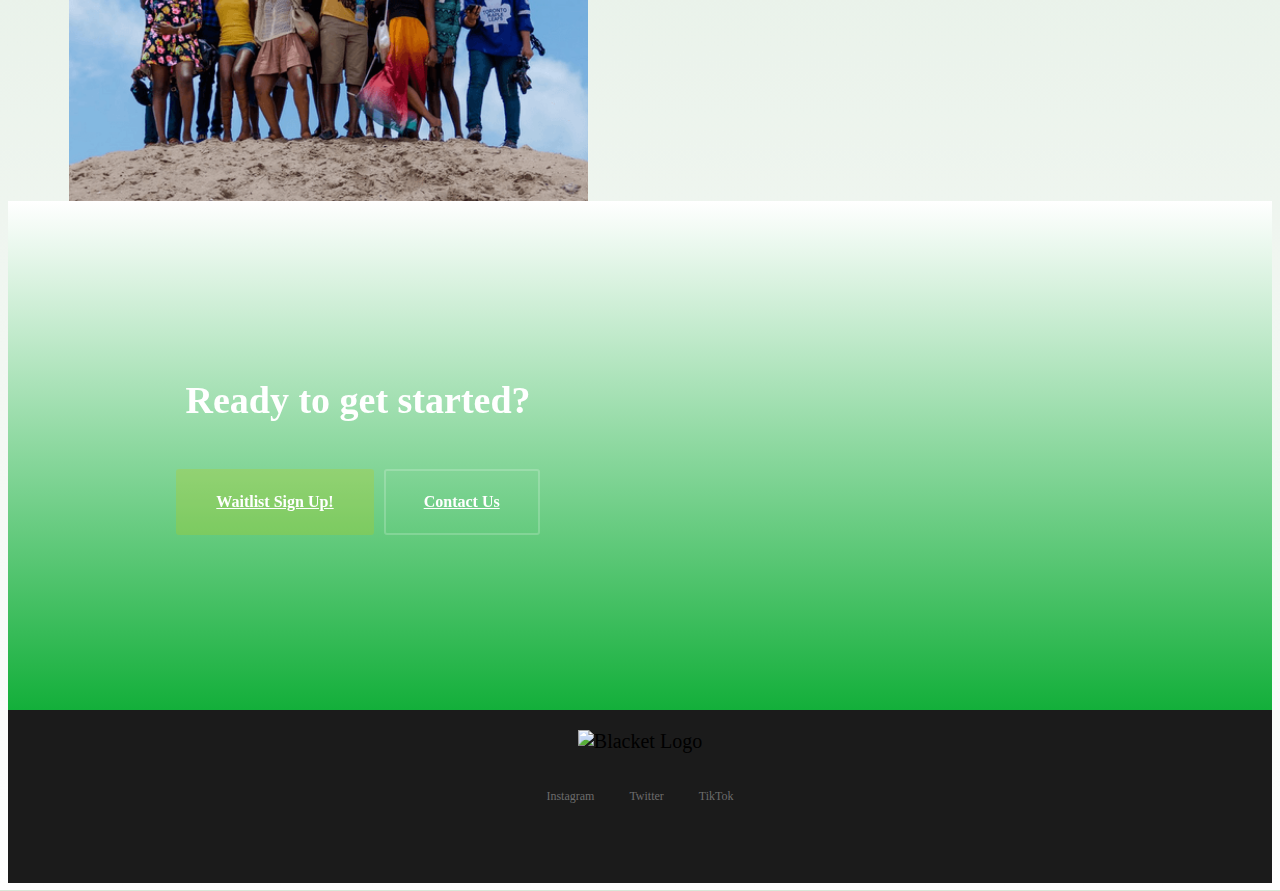
==== commit 85dc1590: "Merge pull request #3 from jtukpah/main" ====
--- a/index.html
+++ b/index.html
@@ -60,22 +60,37 @@
 					<p>Eliminate the back-and-forth process of requesting payments and receiving money from customers. With Blacket, Stripe is used to securely collect customer payments and transfer funds right into your bank account. No more awkward cash app or venmo requests for your customers!</p>
 					<img id="stripe-img" src="images/stripe.png" alt="Stripe &trademark logo">
 				</section>
-				<section id="sec-supp-bb">
-					<h2>Support Black Businesses!</h2>
+			</div>
+			<div class="feature-wrap reverse">
+				<div class="feature-content" data-w-id="d79d0682-95d0-be91-b82f492963fa" style ="transform: translate3d(0px, 0px, 0px) scale3d(1, 1, 1) rotateX(0deg) rotateY(0deg) rotateZ(0deg) skew(0deg); opacity: 1; transform-style: preserve-3d;" >
+					<h2 class="black-text">Support Black Businesses!</h2>
 					<p>A one-stop shop for all of your favorite services and products, all from Black entrepreneurs. Blacket is a new way to buy Black.</p>
-					<img id="blk-peeps-img" src="images/happy-peeps.png" alt="Group of Black people smiling over a drop-off">
-				</section>
+				</div>
+				<div class="feature-image">
+					<img class="image-2" id="blk-peeps-img" src="images/happy-peeps.png" alt="Group of Black people smiling over a drop-off" sizes="(max-width: 479px) 90vw, (max-width: 767px) 40vw, (max-width: 991px) 45vw, 30vw" srcset="images/happy-peeps.png 2840w" width="519">
+				</div>
 			</div>
-			<div id="waitlist">
-				<button type="button">Waitlist Sign Up!</button>
-			</div>
-			<div id="contact">
-				<button type="button">Contact Us</button>
+
+			<div class="bottom-image-wrap"></div>
+			<div id="bot-wrapper" class="section wide purple wf-section">
+				<div class="wrap" data-w-id="376e2a1f-ec70-0dab-11ea-b1863101e37b" style="transform: translate3d(0px, 0px, 0px) scale3d(1, 1, 1) rotateX(0deg) rotateY(0deg) rotateZ(0deg) skew(0deg); opacity: 1; transform-style: preserve-3d;">
+					<h2>Ready to get started?</h2>
+					<div class="button-wrap">
+						<a class="button w-button" href="https://blacket.us18.list-manage.com/subscribe?u=d31d5c195404c1c861137c902&id=837b8970af" target="_blank">Waitlist Sign Up!</a>
+						<a class="button contact w-button" href=""mailto:contact@blacket.co>Contact Us</a>
+					</div>
+				</div>
 			</div>
 		</main>
-		<footer>
-			<img id="bot-logo" src="images/smol-logo.png" alt="Blacket Logo"><br />
-			<a href="">Instagram</a> <a href="">Twitter</a> <a href="">TikTok</a>
-		</footer>
+		<div class="footer">
+			<div class="wrap">
+				<img id="bot-logo" src="images/smol-logo.png" alt="Blacket Logo" width="136"><br />
+				<div class="footer-list">
+					<a class="footer-link" href="https://www.instagram.com/shopblacket/">Instagram</a> 
+					<a class="footer-link" href="https://twitter.com/blacketusa">Twitter</a> 
+					<a class="footer-link" href="https://www.tiktok.com/@shopblacket">TikTok</a>
+				</div>
+			</div>
+		</div>
 	</body>
 </html>--- a/yeet.css
+++ b/yeet.css
@@ -1,3 +1,6 @@
+ @font-face { font-family: Delicious; src: url('Delicious-Roman.otf'); } 
+ @font-face { font-family: Delicious; font-weight: bold; src: url('Delicious-Bold.otf');}
+
 html {
   background-image: linear-gradient(#358a3b, #fefefe);
   font-size: 20px;
@@ -16,6 +19,15 @@
 }
 
 h2 {
+  margin-top: 20px;
+  margin-bottom: 20px;
+  color: #fff;
+  font-size: 38px;
+  line-height: 48px;
+  font-weight: 700;
+}
+/**
+h2 {
   font-family:'Gothic A1', sans-serif;
   font-size: 15px;
   color:white;
@@ -23,5 +35,227 @@
 
 footer {
   background-color: #1b1b1b
-}
-
+}**/
+
+.footer {
+  display: -webkit-box;
+  display: -webkit-flex;
+  display: -ms-flexbox;
+  display: flex;
+  -webkit-box-pack: center;
+  -webkit-justify-content: center;
+  -ms-flex-pack: center;
+  justify-content: center;
+  -webkit-box-align: center;
+  -webkit-align-items: center;
+  -ms-flex-align: center;
+  align-items: center;
+  background-color: #1b1b1b;
+}
+
+.footer-list {
+  padding-top: 29px;
+  padding-bottom: 29px;
+}
+
+.footer-link {
+  margin-right: 15px;
+  margin-left: 15px;
+  color: #6b6b6b;
+  font-size: 12px;
+  text-decoration: none;
+}
+
+.footer-link:hover {
+  color: #fff;
+}
+
+.footer-link {
+  display: inline-block;
+  margin-bottom: 10px;
+}
+
+.wrap {
+  max-width: 700px;
+  padding-top: 20px;
+  padding-bottom: 40px;
+  text-align: center;
+}
+
+.button {
+  display: inline-block;
+  margin-right: 0px;
+  padding: 20px 40px;
+  border-radius: 3px;
+  background-color: rgba(189, 204, 20, 0.27);
+  -webkit-transition: background-color 500ms cubic-bezier(.789, .159, .25, 1), color 200ms cubic-bezier(.789, .159, .25, 1);
+  transition: background-color 500ms cubic-bezier(.789, .159, .25, 1), color 200ms cubic-bezier(.789, .159, .25, 1);
+  color: #fff;
+  font-size: 16px;
+  line-height: 26px;
+  font-weight: 600;
+  text-align: center;
+}
+
+.button:hover {
+  background-color: #fff;
+  color: #6b6b6b;
+}
+
+.button.outline {
+  margin-left: 10px;
+  border: 1px solid #6e6e6e;
+  background-color: transparent;
+  color: #5a5a5a;
+}
+
+.button.contact {
+  margin-left: 10px;
+  background-color: transparent;
+  box-shadow: inset 0 0 0 2px hsla(0, 0%, 100%, 0.2);
+}
+
+.button.contact:hover {
+  box-shadow: inset 0 0 0 2px #fff;
+  color: #fff;
+}
+
+.button.top {
+  margin-left: 30px;
+  padding: 20px 35px;
+  font-size: 16px;
+}
+
+.button.form-button {
+  border-top-left-radius: 0px;
+  border-bottom-left-radius: 0px;
+  -webkit-transition-timing-function: cubic-bezier(.215, .61, .355, 1), cubic-bezier(.215, .61, .355, 1);
+  transition-timing-function: cubic-bezier(.215, .61, .355, 1), cubic-bezier(.215, .61, .355, 1);
+}
+
+.button.form-button:hover {
+  background-color: #000;
+  color: #fff;
+}
+
+.button-wrap {
+  display: -webkit-box;
+  display: -webkit-flex;
+  display: -ms-flexbox;
+  display: flex;
+  width: auto;
+  margin-top: 5vh;
+  padding-right: 0px;
+  padding-left: 0px;
+  -webkit-box-pack: center;
+  -webkit-justify-content: center;
+  -ms-flex-pack: center;
+  justify-content: center;
+}
+
+.section.wide.purple {
+  padding-top: 15vh;
+  padding-bottom: 15vh;
+  background-image: -webkit-gradient(linear, left bottom, left top, from(#13af3a), to(#fff)), url("https://uploads-ssl.webflow.com/63a6ebad0aa2440f2575cc77/63a6ebad0aa244462375ccc9_wavy-bg.svg");
+  background-image: linear-gradient(0deg, #13af3a, #fff), url("https://uploads-ssl.webflow.com/63a6ebad0aa2440f2575cc77/63a6ebad0aa244462375ccc9_wavy-bg.svg");
+  background-position: 0px 0px, 50% 50%;
+  background-size: auto, cover;
+}
+
+.image-2 {
+  -webkit-box-flex: 0;
+  -webkit-flex: 0 auto;
+  -ms-flex: 0 auto;
+  flex: 0 auto;
+  background-image: url("https://d3e54v103j8qbb.cloudfront.net/img/background-image.svg");
+  background-position: 0px 0px;
+  background-size: auto;
+  -o-object-fit: fill;
+  object-fit: fill;
+}
+
+.bottom-image-wrap {
+  position: relative;
+  overflow: hidden;
+  height: auto;
+  max-width: 100%;
+}
+
+.feature-image {
+  display: -webkit-box;
+  display: -webkit-flex;
+  display: -ms-flexbox;
+  display: flex;
+  width: 50vw;
+  -webkit-box-pack: center;
+  -webkit-justify-content: center;
+  -ms-flex-pack: center;
+  justify-content: center;
+  -webkit-box-align: center;
+  -webkit-align-items: center;
+  -ms-flex-align: center;
+  align-items: center;
+  -webkit-box-flex: 0;
+  -webkit-flex: 0 auto;
+  -ms-flex: 0 auto;
+  flex: 0 auto;
+  border: 1px none #000;
+}
+
+.feature-wrap.reverse {
+  -webkit-box-orient: horizontal;
+  -webkit-box-direction: reverse;
+  -webkit-flex-direction: row-reverse;
+  -ms-flex-direction: row-reverse;
+  flex-direction: row-reverse;
+}
+
+.black-text {
+  color: #000;
+}
+
+.feature-content {
+  width: 50vw;
+  max-width: 450px;
+  padding-right: 4vw;
+  padding-left: 4vw;
+  -webkit-box-flex: 0;
+  -webkit-flex: 0 0 auto;
+  -ms-flex: 0 0 auto;
+  flex: 0 0 auto;
+  border: 1px none #000;
+}
+
+.feature-content.mid {
+  width: 40vw;
+  max-width: 500px;
+}
+
+.feature-content.icons {
+  display: -webkit-box;
+  display: -webkit-flex;
+  display: -ms-flexbox;
+  display: flex;
+  width: 33.33%;
+  max-width: none;
+  padding-right: 30px;
+  padding-left: 30px;
+  -webkit-box-orient: vertical;
+  -webkit-box-direction: normal;
+  -webkit-flex-direction: column;
+  -ms-flex-direction: column;
+  flex-direction: column;
+  -webkit-box-align: center;
+  -webkit-align-items: center;
+  -ms-flex-align: center;
+  align-items: center;
+  -webkit-box-flex: 0;
+  -webkit-flex: 0 0 auto;
+  -ms-flex: 0 0 auto;
+  flex: 0 0 auto;
+  text-align: center;
+}
+
+.feature-content.icons.numbers {
+  width: 25%;
+}